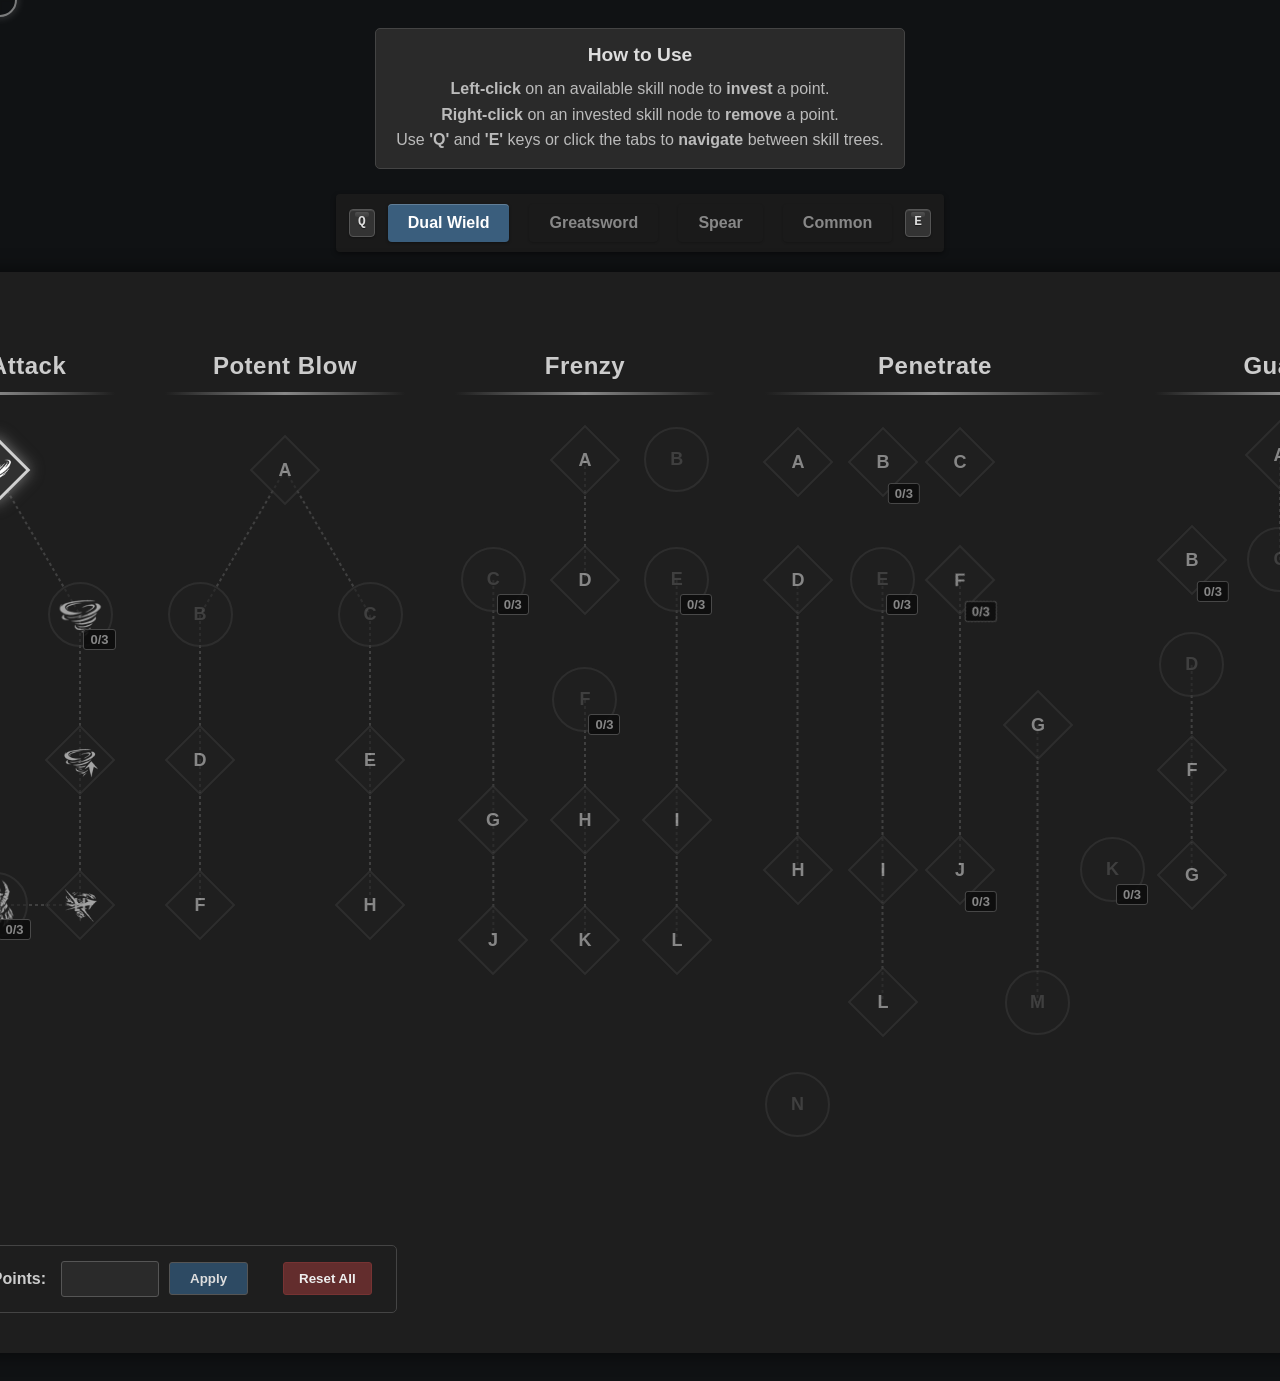
==== index.html @ 74ad923d "added icons" ====
<!DOCTYPE html>
<html lang="en">
  <head>
    <meta charset="UTF-8" />
    <meta name="viewport" content="width=device-width, initial-scale=1.0" />
    <title>Khazan: Skill Tree</title>
    <link rel="stylesheet" href="style.css" />
  </head>
  <body>
    <div class="instructions">
      <h2>How to Use</h2>
      <p>
        <b>Left-click</b> on an available skill node to <b>invest</b> a
        point.<br />
        <b>Right-click</b> on an invested skill node to <b>remove</b> a
        point.<br />
        Use <b>'Q'</b> and <b>'E'</b> keys or click the tabs to
        <b>navigate</b> between skill trees.
      </p>
    </div>

    <nav class="skill-tabs">
      <div class="tab-item-wrapper">
        <span class="nav-key-hint">Q</span>
        <div class="tab-item active" data-tab-id="dual-wield">Dual Wield</div>
      </div>
      <div class="tab-item-wrapper">
        <div class="tab-item" data-tab-id="greatsword">Greatsword</div>
      </div>
      <div class="tab-item-wrapper">
        <div class="tab-item" data-tab-id="spear">Spear</div>
      </div>
      <div class="tab-item-wrapper">
        <div class="tab-item" data-tab-id="common">Common</div>
        <span class="nav-key-hint">E</span>
      </div>
    </nav>

    <div class="skill-tree-container">
      <svg id="skill-lines" class="skill-lines"></svg>

      <!-- Dual Wield Tree -->
      <div class="skill-tree-content active" id="dual-wield-tree">
        <svg class="skill-lines" id="dual-wield-lines"></svg>
        <div class="skill-columns-container" id="dual-wield-columns">
          <div class="column-wrapper">
            <h2 class="column-title">Swift Attack</h2>
            <div class="skill-column" id="column-1">
              <div
                class="skill-node node-a available highlighted"
                id="c1-a"
                data-max-points="1"
                data-current-points="0"
                data-children="c1-b,c1-c"
              >
                <div class="skill-icon" data-icon="blazing-assault"></div>
              </div>
              <div
                class="skill-node node-b locked"
                id="c1-b"
                data-max-points="3"
                data-current-points="0"
                data-prereq="c1-a"
                data-children="c1-d"
              >
                <div class="skill-icon" data-icon="howling-blade"></div>
              </div>
              <div
                class="skill-node node-c locked"
                id="c1-c"
                data-max-points="3"
                data-current-points="0"
                data-prereq="c1-a"
                data-children="c1-e"
              >
                <div class="skill-icon" data-icon="whirlwind"></div>
              </div>
              <div
                class="skill-node node-d locked"
                id="c1-d"
                data-max-points="1"
                data-current-points="0"
                data-prereq="c1-b"
                data-children="c1-f"
              >
                <div
                  class="skill-icon"
                  data-icon="howling-blade-punishment"
                ></div>
              </div>
              <div
                class="skill-node node-e locked"
                id="c1-e"
                data-max-points="1"
                data-current-points="0"
                data-prereq="c1-c"
                data-children="c1-h"
              >
                <div class="skill-icon" data-icon="whirlwind-swiftness"></div>
              </div>
              <div
                class="skill-node node-f locked"
                id="c1-f"
                data-max-points="1"
                data-current-points="0"
                data-prereq="c1-d"
                data-children="c1-g"
              >
                <div class="skill-icon" data-icon="howling-blade-resolve"></div>
              </div>
              <div
                class="skill-node node-g locked"
                id="c1-g"
                data-max-points="3"
                data-current-points="0"
                data-prereq="c1-f,c1-h"
              >
                <div class="skill-icon" data-icon="phantom-sword-dance"></div>
              </div>
              <div
                class="skill-node node-h locked"
                id="c1-h"
                data-max-points="1"
                data-current-points="0"
                data-prereq="c1-e"
                data-children="c1-g"
              >
                <div class="skill-icon" data-icon="whirlwind-chain"></div>
              </div>
            </div>
          </div>

          <div class="column-wrapper">
            <h2 class="column-title">Potent Blow</h2>
            <div class="skill-column" id="column-2">
              <div
                class="skill-node node-a locked"
                id="c2-a"
                data-max-points="1"
                data-current-points="0"
                data-prereq="c1-g"
                data-children="c2-b,c2-c"
              >
                A
              </div>
              <div
                class="skill-node node-b locked"
                id="c2-b"
                data-max-points="1"
                data-current-points="0"
                data-prereq="c2-a"
                data-children="c2-d"
              >
                B
              </div>
              <div
                class="skill-node node-c locked"
                id="c2-c"
                data-max-points="1"
                data-current-points="0"
                data-prereq="c2-a"
                data-children="c2-e"
              >
                C
              </div>
              <div
                class="skill-node node-d locked"
                id="c2-d"
                data-max-points="1"
                data-current-points="0"
                data-prereq="c2-b"
                data-children="c2-f"
              >
                D
              </div>
              <div
                class="skill-node node-e locked"
                id="c2-e"
                data-max-points="1"
                data-current-points="0"
                data-prereq="c2-c"
                data-children="c2-h"
              >
                E
              </div>
              <div
                class="skill-node node-f locked"
                id="c2-f"
                data-max-points="1"
                data-current-points="0"
                data-prereq="c2-d"
                data-children=""
              >
                F
              </div>
              <div
                class="skill-node node-h locked"
                id="c2-h"
                data-max-points="1"
                data-current-points="0"
                data-prereq="c2-e"
                data-children=""
              >
                H
              </div>
            </div>
          </div>

          <div class="column-wrapper">
            <h2 class="column-title">Frenzy</h2>
            <div class="skill-column" id="column-3">
              <div
                class="skill-node locked"
                id="c3-a"
                data-max-points="1"
                data-current-points="0"
                data-prereq="c2-f,c2-h"
                data-children="c3-d"
              >
                A
              </div>
              <div
                class="skill-node locked"
                id="c3-b"
                data-max-points="1"
                data-current-points="0"
                data-prereq="c2-f,c2-h"
                data-children=""
              >
                B
              </div>
              <div
                class="skill-node locked"
                id="c3-c"
                data-max-points="3"
                data-current-points="0"
                data-prereq="c3-b"
                data-children="c3-g"
              >
                C
              </div>
              <div
                class="skill-node locked"
                id="c3-d"
                data-max-points="1"
                data-current-points="0"
                data-prereq="c3-a"
                data-children=""
              >
                D
              </div>
              <div
                class="skill-node locked"
                id="c3-e"
                data-max-points="3"
                data-current-points="0"
                data-prereq="c3-b"
                data-children="c3-i"
              >
                E
              </div>
              <div
                class="skill-node locked"
                id="c3-f"
                data-max-points="3"
                data-current-points="0"
                data-prereq="c3-d"
                data-children="c3-h"
              >
                F
              </div>
              <div
                class="skill-node locked"
                id="c3-g"
                data-max-points="1"
                data-current-points="0"
                data-prereq="c3-c"
                data-children="c3-j"
              >
                G
              </div>
              <div
                class="skill-node locked"
                id="c3-h"
                data-max-points="1"
                data-current-points="0"
                data-prereq="c3-d"
                data-children="c3-k"
              >
                H
              </div>
              <div
                class="skill-node locked"
                id="c3-i"
                data-max-points="1"
                data-current-points="0"
                data-prereq="c3-e"
                data-children="c3-l"
              >
                I
              </div>
              <div
                class="skill-node locked"
                id="c3-j"
                data-max-points="1"
                data-current-points="0"
                data-prereq="c3-g"
              >
                J
              </div>
              <div
                class="skill-node locked"
                id="c3-k"
                data-max-points="1"
                data-current-points="0"
                data-prereq="c3-f,c3-h"
              >
                K
              </div>
              <div
                class="skill-node locked"
                id="c3-l"
                data-max-points="1"
                data-current-points="0"
                data-prereq="c3-i"
              >
                L
              </div>
            </div>
          </div>

          <div class="column-wrapper">
            <h2 class="column-title">Penetrate</h2>
            <div class="skill-column" id="column-4">
              <div
                class="skill-node locked"
                id="c4-a"
                data-max-points="1"
                data-current-points="0"
                data-prereq="c3-k"
                data-children=""
              >
                A
              </div>
              <div
                class="skill-node locked"
                id="c4-b"
                data-max-points="3"
                data-current-points="0"
                data-prereq="c3-k"
                data-children=""
              >
                B
              </div>
              <div
                class="skill-node locked"
                id="c4-c"
                data-max-points="1"
                data-current-points="0"
                data-prereq="c3-k"
                data-children=""
              >
                C
              </div>
              <div
                class="skill-node locked"
                id="c4-d"
                data-max-points="1"
                data-current-points="0"
                data-prereq="c4-a"
                data-children="c4-h"
              >
                D
              </div>
              <div
                class="skill-node locked"
                id="c4-e"
                data-max-points="3"
                data-current-points="0"
                data-prereq="c4-b,c3-k"
                data-children="c4-i"
              >
                E
              </div>
              <div
                class="skill-node locked"
                id="c4-f"
                data-max-points="3"
                data-current-points="0"
                data-prereq="c4-c"
                data-children="c4-j"
              >
                F
              </div>
              <div
                class="skill-node locked"
                id="c4-g"
                data-max-points="1"
                data-current-points="0"
                data-prereq="c4-e"
                data-children="c4-m"
              >
                G
              </div>
              <div
                class="skill-node locked"
                id="c4-h"
                data-max-points="1"
                data-current-points="0"
                data-prereq="c4-d"
                data-children=""
              >
                H
              </div>
              <div
                class="skill-node locked"
                id="c4-i"
                data-max-points="1"
                data-current-points="0"
                data-prereq="c4-e"
                data-children="c4-l"
              >
                I
              </div>
              <div
                class="skill-node locked"
                id="c4-j"
                data-max-points="3"
                data-current-points="0"
                data-prereq="c4-f"
                data-children=""
              >
                J
              </div>
              <div
                class="skill-node locked"
                id="c4-k"
                data-max-points="3"
                data-current-points="0"
                data-prereq="c4-j"
                data-children=""
              >
                K
              </div>
              <div
                class="skill-node locked"
                id="c4-l"
                data-max-points="1"
                data-current-points="0"
                data-prereq="c4-g,c4-i"
                data-children=""
              >
                L
              </div>
              <div
                class="skill-node locked"
                id="c4-m"
                data-max-points="1"
                data-current-points="0"
                data-prereq="c4-i,c4-k"
                data-children=""
              >
                M
              </div>
              <div
                class="skill-node locked"
                id="c4-n"
                data-max-points="1"
                data-current-points="0"
                data-prereq="c4-h,c4-l,c4-m"
              >
                N
              </div>
            </div>
          </div>

          <div class="column-wrapper">
            <h2 class="column-title">Guard</h2>
            <div class="skill-column" id="column-5">
              <div
                class="skill-node locked"
                id="c5-a"
                data-max-points="1"
                data-current-points="0"
                data-prereq="c4-m"
                data-children="c5-c"
              >
                A
              </div>
              <div
                class="skill-node locked"
                id="c5-b"
                data-max-points="3"
                data-current-points="0"
                data-prereq="c5-a"
                data-children=""
              >
                B
              </div>
              <div
                class="skill-node locked"
                id="c5-c"
                data-max-points="1"
                data-current-points="0"
                data-prereq="c5-a"
                data-children=""
              >
                C
              </div>
              <div
                class="skill-node locked"
                id="c5-d"
                data-max-points="1"
                data-current-points="0"
                data-prereq="c5-b"
                data-children="c5-f"
              >
                D
              </div>
              <div
                class="skill-node locked"
                id="c5-e"
                data-max-points="3"
                data-current-points="0"
                data-prereq="c5-c"
                data-children="c5-h"
              >
                E
              </div>
              <div
                class="skill-node locked"
                id="c5-f"
                data-max-points="1"
                data-current-points="0"
                data-prereq="c5-d,c5-e"
                data-children="c5-g"
              >
                F
              </div>
              <div
                class="skill-node locked"
                id="c5-g"
                data-max-points="1"
                data-current-points="0"
                data-prereq="c5-f"
                data-children=""
              >
                G
              </div>
              <div
                class="skill-node locked"
                id="c5-h"
                data-max-points="1"
                data-current-points="0"
                data-prereq="c5-f"
                data-children="c5-i"
              >
                H
              </div>
              <div
                class="skill-node locked"
                id="c5-i"
                data-max-points="1"
                data-current-points="0"
                data-prereq="c5-g,c5-h"
                data-children=""
              >
                I
              </div>
            </div>
          </div>
        </div>
      </div>

      <!-- Greatsword Tree -->
      <div class="skill-tree-content" id="greatsword-tree">
        <svg class="skill-lines" id="greatsword-lines"></svg>
        <div class="skill-columns-container" id="greatsword-columns">
          <div class="column-wrapper">
            <h2 class="column-title">Swift Attack</h2>
            <div class="skill-column" id="gs-column-0">
              <div
                class="skill-node node-a available"
                id="gs0-a"
                data-max-points="1"
                data-current-points="0"
                data-prereq=""
                data-children="gs0-b,gs0-c"
              >
                A
              </div>
              <div
                class="skill-node node-b locked"
                id="gs0-b"
                data-max-points="3"
                data-current-points="0"
                data-prereq="gs0-a"
                data-children="gs0-d"
              >
                B
              </div>
              <div
                class="skill-node node-c locked"
                id="gs0-c"
                data-max-points="3"
                data-current-points="0"
                data-prereq="gs0-a"
                data-children="gs0-e"
              >
                C
              </div>
              <div
                class="skill-node node-d locked"
                id="gs0-d"
                data-max-points="1"
                data-current-points="0"
                data-prereq="gs0-b"
                data-children="gs0-f"
              >
                D
              </div>
              <div
                class="skill-node node-e locked"
                id="gs0-e"
                data-max-points="1"
                data-current-points="0"
                data-prereq="gs0-c"
                data-children=""
              >
                E
              </div>
              <div
                class="skill-node node-f locked"
                id="gs0-f"
                data-max-points="1"
                data-current-points="0"
                data-prereq="gs0-d"
                data-children="gs0-g,gs0-h"
              >
                F
              </div>
              <div
                class="skill-node node-g locked"
                id="gs0-g"
                data-max-points="1"
                data-current-points="0"
                data-prereq="gs0-f"
                data-children="gs1-a"
              >
                G
              </div>
              <div
                class="skill-node node-h locked"
                id="gs0-h"
                data-max-points="3"
                data-current-points="0"
                data-prereq="gs0-f"
                data-children=""
              >
                H
              </div>
            </div>
          </div>

          <div class="column-wrapper">
            <h2 class="column-title">Potent Blow</h2>
            <div class="skill-column" id="gs-column-1">
              <div
                class="skill-node node-a locked"
                id="gs1-a"
                data-max-points="1"
                data-current-points="0"
                data-prereq="gs0-g"
                data-children="gs1-b,gs1-c"
              >
                A
              </div>
              <div
                class="skill-node node-b locked"
                id="gs1-b"
                data-max-points="3"
                data-current-points="0"
                data-prereq="gs1-a"
                data-children="gs1-d"
              >
                B
              </div>
              <div
                class="skill-node node-c locked"
                id="gs1-c"
                data-max-points="3"
                data-current-points="0"
                data-prereq="gs1-a"
                data-children="gs1-e"
              >
                C
              </div>
              <div
                class="skill-node node-d locked"
                id="gs1-d"
                data-max-points="1"
                data-current-points="0"
                data-prereq="gs1-b"
                data-children="gs1-f"
              >
                D
              </div>
              <div
                class="skill-node node-e locked"
                id="gs1-e"
                data-max-points="1"
                data-current-points="0"
                data-prereq="gs1-c"
                data-children="gs1-h"
              >
                E
              </div>
              <div
                class="skill-node node-f locked"
                id="gs1-f"
                data-max-points="1"
                data-current-points="0"
                data-prereq="gs1-d"
              >
                F
              </div>
              <div
                class="skill-node node-h locked"
                id="gs1-h"
                data-max-points="1"
                data-current-points="0"
                data-prereq="gs1-e"
              >
                H
              </div>
            </div>
          </div>

          <div class="column-wrapper">
            <h2 class="column-title">Unbreakable</h2>
            <div class="skill-column" id="gs-column-2">
              <div
                class="skill-node node-a locked"
                id="gs2-a"
                data-max-points="1"
                data-current-points="0"
                data-prereq="gs1-f,gs1-h"
                data-children="gs2-b,gs2-c"
              >
                A
              </div>
              <div
                class="skill-node node-b locked"
                id="gs2-b"
                data-max-points="3"
                data-current-points="0"
                data-prereq="gs2-a"
              >
                B
              </div>
              <div
                class="skill-node node-c locked"
                id="gs2-c"
                data-max-points="3"
                data-current-points="0"
                data-prereq="gs2-a"
                data-children="gs2-d,gs2-e"
              >
                C
              </div>
              <div
                class="skill-node node-d locked"
                id="gs2-d"
                data-max-points="1"
                data-current-points="0"
                data-prereq="gs2-c"
                data-children="gs2-f"
              >
                D
              </div>
              <div
                class="skill-node node-e locked"
                id="gs2-e"
                data-max-points="1"
                data-current-points="0"
                data-prereq="gs2-c"
                data-children="gs2-g,gs2-h"
              >
                E
              </div>
              <div
                class="skill-node node-f locked"
                id="gs2-f"
                data-max-points="1"
                data-current-points="0"
                data-prereq="gs2-d"
              >
                F
              </div>
              <div
                class="skill-node node-g locked"
                id="gs2-g"
                data-max-points="1"
                data-current-points="0"
                data-prereq="gs2-e"
              >
                G
              </div>
              <div
                class="skill-node node-h locked"
                id="gs2-h"
                data-max-points="1"
                data-current-points="0"
                data-prereq="gs2-e"
              >
                H
              </div>
            </div>
          </div>

          <div class="column-wrapper">
            <h2 class="column-title">Overrun</h2>
            <div class="skill-column" id="gs-column-3">
              <div
                class="skill-node node-a locked"
                id="gs3-a"
                data-max-points="1"
                data-current-points="0"
                data-prereq="gs2-f,gs2-g,gs2-h"
                data-children="gs3-b,gs3-c,gs3-d"
              >
                A
              </div>
              <div
                class="skill-node node-b locked"
                id="gs3-b"
                data-max-points="3"
                data-current-points="0"
                data-prereq="gs3-a"
                data-children="gs3-e"
              >
                B
              </div>
              <div
                class="skill-node node-c locked"
                id="gs3-c"
                data-max-points="3"
                data-current-points="0"
                data-prereq="gs3-a"
                data-children="gs3-f"
              >
                C
              </div>
              <div
                class="skill-node node-d locked"
                id="gs3-d"
                data-max-points="1"
                data-current-points="0"
                data-prereq="gs3-a"
              >
                D
              </div>
              <div
                class="skill-node node-e locked"
                id="gs3-e"
                data-max-points="1"
                data-current-points="0"
                data-prereq="gs3-b"
                data-children="gs3-g"
              >
                E
              </div>
              <div
                class="skill-node node-f locked"
                id="gs3-f"
                data-max-points="1"
                data-current-points="0"
                data-prereq="gs3-c"
              >
                F
              </div>
              <div
                class="skill-node node-g locked"
                id="gs3-g"
                data-max-points="1"
                data-current-points="0"
                data-prereq="gs3-e"
                data-children="gs4-a"
              >
                G
              </div>
            </div>
          </div>

          <div class="column-wrapper">
            <h2 class="column-title">Guard</h2>
            <div class="skill-column" id="gs-column-4">
              <div
                class="skill-node node-a locked"
                id="gs4-a"
                data-max-points="1"
                data-current-points="0"
                data-prereq="gs3-g"
                data-children="gs4-b"
              >
                A
              </div>
              <div
                class="skill-node node-b locked"
                id="gs4-b"
                data-max-points="3"
                data-current-points="0"
                data-prereq="gs4-a"
                data-children="gs4-c,gs4-d"
              >
                B
              </div>
              <div
                class="skill-node node-c locked"
                id="gs4-c"
                data-max-points="3"
                data-current-points="0"
                data-prereq="gs4-b"
                data-children="gs4-e,gs4-f"
              >
                C
              </div>
              <div
                class="skill-node node-d locked"
                id="gs4-d"
                data-max-points="1"
                data-current-points="0"
                data-prereq="gs4-b"
              >
                D
              </div>
              <div
                class="skill-node node-e locked"
                id="gs4-e"
                data-max-points="3"
                data-current-points="0"
                data-prereq="gs4-c"
                data-children="gs4-g"
              >
                E
              </div>
              <div
                class="skill-node node-f locked"
                id="gs4-f"
                data-max-points="1"
                data-current-points="0"
                data-prereq="gs4-c"
              >
                F
              </div>
              <div
                class="skill-node node-g locked"
                id="gs4-g"
                data-max-points="1"
                data-current-points="0"
                data-prereq="gs4-e"
              >
                G
              </div>
            </div>
          </div>
        </div>
      </div>

      <!-- Empty Spear Tree as placeholder -->
      <div class="skill-tree-content" id="spear-tree">
        <svg class="skill-lines" id="spear-lines"></svg>
        <div class="skill-columns-container" id="spear-columns">
          <div class="column-wrapper">
            <h2 class="column-title">Spear Tree Coming Soon</h2>
          </div>
        </div>
      </div>

      <!-- Empty Common Tree as placeholder -->
      <div class="skill-tree-content" id="common-tree">
        <svg class="skill-lines" id="common-lines"></svg>
        <div class="skill-columns-container" id="common-columns">
          <div class="column-wrapper">
            <h2 class="column-title">Common Tree Coming Soon</h2>
          </div>
        </div>
      </div>

      <div class="points-control">
        <label for="available-points-input">Available Skill Points: </label>
        <div class="points-controls-wrapper">
          <input
            type="number"
            id="available-points-input"
            min="0"
            max="350"
            value="10"
          />
          <button id="apply-points" title="Apply">Apply</button>
        </div>
        <button id="reset-all-points" title="Reset all invested points">
          Reset All
        </button>
      </div>

      <!-- Update the available points display -->
      <div id="available-points" class="skill-points">
        Points: <span>10</span>
      </div>
    </div>

    <div class="skill-tooltip" id="skill-tooltip">
      <div class="tooltip-header">
        <div class="tooltip-title">Skill Name</div>
        <div class="tooltip-type">Type</div>
      </div>
      <div class="tooltip-description">Skill description goes here.</div>
      <div class="tooltip-requirements">Requirements: None</div>
    </div>

    <script src="script.js"></script>
  </body>
</html>
---- style.css ----
/* --- Keep previous body styles --- */
body {
    background-color: #101214;
    color: #a0a0a0;
    font-family: 'Segoe UI', Tahoma, Geneva, Verdana, sans-serif;
    display: flex;
    justify-content: center; /* Center the container if it's not full width */
    align-items: flex-start;
    padding: 50px 20px;
    min-height: 100vh;
    display: flex;
    flex-direction: column; /* Stack nav and container */
    align-items: center; /* Center items horizontally */
    padding: 20px; /* Adjust overall padding */
}

/* Custom cursor styling to match the skill node design */
body {
    cursor: url('data:image/svg+xml;utf8,<svg xmlns="http://www.w3.org/2000/svg" width="32" height="32" viewBox="0 0 32 32"><circle cx="16" cy="16" r="14" fill="none" stroke="%23aaaaaa" stroke-width="2" opacity="0.8"/><circle cx="16" cy="16" r="3" fill="%23ffffff" opacity="0.8"/></svg>') 16 16, auto;
  }
  
  /* Different cursor for clickable elements */
  .skill-node:not(.locked):not(.path-locked),
  button,
  .tab-item,
  a {
    cursor: url('data:image/svg+xml;utf8,<svg xmlns="http://www.w3.org/2000/svg" width="32" height="32" viewBox="0 0 32 32"><circle cx="16" cy="16" r="14" fill="none" stroke="%236a8caf" stroke-width="2" opacity="0.9"/><circle cx="16" cy="16" r="4" fill="%238aacdf" opacity="0.8"/></svg>') 16 16, pointer;
  }
  
  /* For locked nodes, show a different cursor */
  .skill-node.locked,
  .skill-node.path-locked {
    cursor: url('data:image/svg+xml;utf8,<svg xmlns="http://www.w3.org/2000/svg" width="32" height="32" viewBox="0 0 32 32"><circle cx="16" cy="16" r="14" fill="none" stroke="%23772222" stroke-width="2" opacity="0.8"/><path d="M22 10 L10 22 M10 10 L22 22" stroke="%23772222" stroke-width="2"/></svg>') 16 16, not-allowed;
  }
  
  /* For when a node is active/selected */
  .skill-node.highlighted {
    cursor: url('data:image/svg+xml;utf8,<svg xmlns="http://www.w3.org/2000/svg" width="32" height="32" viewBox="0 0 32 32"><circle cx="16" cy="16" r="14" fill="none" stroke="%23ffffff" stroke-width="3" opacity="1"/><circle cx="16" cy="16" r="5" fill="%23ffffff" opacity="0.6"/></svg>') 16 16, pointer;
  }
  
  /* Alternative option - using a "follow circle" cursor that follows the mouse */
  .cursor-follower {
    position: fixed;
    width: 30px;
    height: 30px;
    border: 2px solid rgba(170, 170, 170, 0.7);
    border-radius: 50%;
    transform: translate(-50%, -50%);
    pointer-events: none;
    z-index: 9999;
    box-shadow: 0 0 10px rgba(255, 255, 255, 0.2);
    backdrop-filter: blur(1px);
    transition: width 0.2s, height 0.2s, border-color 0.2s;
  }
  
  .cursor-follower.active {
    width: 40px;
    height: 40px;
    border-color: rgba(170, 200, 255, 0.9);
    box-shadow: 0 0 15px rgba(170, 200, 255, 0.4);
  }

/* Tab Navigation Bar */
.skill-tabs {
    display: flex;
    justify-content: center;
    background-color: #1a1a1a;
    padding: 10px 0;
    margin-bottom: 20px; /* Space between tabs and tree container */
    border-radius: 4px;
    width: fit-content; /* Size to content */
    box-shadow: 0 2px 5px rgba(0,0,0,0.4);
}

.tab-item {
    padding: 10px 25px;
    color: #888;
    cursor: pointer;
    font-weight: 600;
    transition: color 0.2s ease, background-color 0.2s ease;
    border-radius: 4px; /* Optional rounded corners */
    margin: 0 5px; /* Spacing between tabs */
}

.tab-item:hover {
    color: #ccc;
    background-color: #2a2a2a; /* Slight background on hover */
}

.tab-item.active {
    color: #eee;
    background-color: #3a3a3a; /* Background for active tab */
    box-shadow: inset 0 0 5px rgba(0,0,0,0.3);
}

.skill-tree-content {
    display: none;
    position: relative;
    width: 100%;
  }
  
  .skill-tree-content.active {
    display: block;
  }
  
  /* This fixes the SVG line container positioning */
  .skill-lines {
    position: absolute;
    top: 0;
    left: 0;
    width: 100%;
    height: 100%;
    pointer-events: none;
    z-index: 1;
    overflow: visible;
  }

.skill-tree-container {
    position: relative;
    background-color: #1e1e1e;
    padding: 20px;
    border-radius: 4px;
    box-shadow: 0 0 20px rgba(0, 0, 0, 0.6);
    width: fit-content; /* Let container size to content */
    /* OR specify a large width and overflow: auto; */
    /* width: 1600px; */
    /* overflow-x: auto; */
    min-height: 700px; /* Adjusted height */
}

/* Container for the columns */
.skill-columns-container {
    display: flex; /* Arrange column wrappers horizontally */
    gap: 50px; /* Space between columns */
    position: relative;
    z-index: 2;
    padding: 40px 20px 20px 20px; /* Add top padding for titles */
    width: fit-content; /* Fit to content */
}

/* Wrapper for Title + Column Grid */
.column-wrapper {
    display: flex;
    flex-direction: column;
    align-items: center;
}

/* Style for Column Titles */
.column-title {
    color: #ccc;
    font-size: 1.5em;
    font-weight: 700;
    margin-bottom: 25px; /* Space between title and grid */
    text-align: center;
    width: 100%; /* Span width of column */
    position: sticky; /* Optional: make titles stick */
    background-color: #1e1e1e; /* Match container bg */
    z-index: 3; /* Above lines */
    padding-bottom: 5px;
    letter-spacing: 0.5px;
}

.column-title::after {
    content: "";
    position: absolute;
    bottom: -10px;
    left: 50%;
    transform: translateX(-50%);
    width: 100%; /* Width of the underline */
    height: 3px;
    background: linear-gradient(to right, transparent, #888, transparent);
  }
  
  /* Style for active column title (optional) */
  .active-column .column-title {
    color: #eee; /* Slightly brighter color for active column */
  }
  
  .active-column .column-title::after {
    background: linear-gradient(to right, transparent, #aaa, transparent);
    height: 2px; /* Thicker underline for active column */
  }

/* Individual Skill Column - Uses CSS Grid */
.skill-column {
    display: grid;
    grid-template-columns: 1fr 1fr 1fr;
    grid-template-rows: repeat(4, 120px);
    gap: 25px 15px; /* Increased row gap slightly */
    width: 240px; /* Slightly wider column */
    justify-items: center;
    align-items: center;
    position: relative;
}

/* --- Keep Grid Placement Classes (.node-a to .node-h) --- */
.node-a { grid-row: 1; grid-column: 2; }
.node-b { grid-row: 2; grid-column: 1; }
.node-c { grid-row: 2; grid-column: 3; }
.node-d { grid-row: 3; grid-column: 1; }
.node-e { grid-row: 3; grid-column: 3; }
.node-f { grid-row: 4; grid-column: 1; }
.node-g { grid-row: 4; grid-column: 2; }
.node-h { grid-row: 4; grid-column: 3; }


/* --- Keep Skill Node Base Styling --- */
.skill-node {
    width: 65px;
    height: 65px;
    border: 2px solid #454545;
    border-radius: 50%;
    display: flex;
    align-items: center;
    justify-content: center;
    cursor: pointer;
    transition: border-color 0.2s ease, box-shadow 0.2s ease, background-color 0.2s;
    text-align: center;
    box-sizing: border-box;
    background-color: #282828;
    color: #ccc;
    font-size: 18px;
    font-weight: bold;
    position: relative;
}

/* --- Keep Node States (.locked, .available, etc.) --- */
.skill-node.locked { border-color: #383838; background-color: #202020; color:#555; cursor: not-allowed; opacity: 0.6; }
.skill-node.available { border-color: #777; background-color: #303030; opacity: 1.0; }
.skill-node.available:hover { border-color: #ccc; background-color: #383838; box-shadow: 0 0 8px rgba(200, 200, 200, 0.3); }
.skill-node.invested { border-color: #6a8caf; background-color: #35404a; opacity: 1.0; color: #fff;}
.skill-node.maxed { border-color: #a1b36e; background-color: #4a5235; opacity: 1.0; box-shadow: 0 0 10px rgba(161, 179, 110, 0.4); color: #fff; }
.skill-node.highlighted { border-width: 3px; border-color: #d0d0d0; box-shadow: 0 0 15px rgba(210, 210, 210, 0.5); }

/* Add new style for path-locked nodes */
.skill-node.path-locked {
    border-color: #440000; /* Dark red border */
    background-color: #301212; /* Dark red background */
    color: #777; /* Dimmed text */
    opacity: 0.6;
    cursor: not-allowed;
    position: relative;
  }
  
  /* X overlay for path-locked nodes */
  .skill-node.path-locked::before {
    content: "✕";
    position: absolute;
    top: 50%;
    left: 50%;
    transform: translate(-50%, -50%);
    font-size: 1.8em;
    color: #771111;
    opacity: 0.7;
    pointer-events: none;
  }

/* --- Keep SVG Lines styling --- */
.skill-lines { position: absolute; top: 1; left: 1; width: 100%; height: 100%; pointer-events: none; z-index: 1; overflow: visible; }
.skill-lines line { stroke: #505050; stroke-width: 2; transition: stroke 0.3s ease; }
.skill-lines line.active { stroke: #aaa; }

/* --- Keep Skill Points Display styling --- */
.skill-points { position: absolute; bottom: 20px; right: 30px; font-size: 1.1em; color: #eee; background-color: rgba(0,0,0,0.6); padding: 8px 15px; border-radius: 4px; z-index: 3; }

/* --- Keep all previous CSS rules --- */

/* Specific Grid Layout for Frenzy Column (Column 3) */
#column-3 {
    /* Override the standard column grid */
    display: grid;
    /* 5 rows, 3 columns */
    grid-template-rows: repeat(5, 100px); /* Adjust row height as needed */
    grid-template-columns: 1fr 1fr 1fr; /* 3 equal columns */
    gap: 20px 15px; /* Row gap, Column gap */
    width: 260px; /* May need slight width adjustment */
    justify-items: center;
    align-items: center;
    position: relative;
}

/* Specific Node Placements within Frenzy Column (Column 3) */
/* Using IDs for specific placement */
#column-3 {
    display: grid;
    grid-template-rows: repeat(5, 100px);
    grid-template-columns: 1fr 1fr 1fr; /* 3 equal columns */
    gap: 20px 15px;
    width: 260px;
    justify-items: center;
    align-items: center;
    position: relative;
}

/* Specific Node Placements within Frenzy Column (Column 3) */

/* --- CORRECTED/CONFIRMED RULES for A and B --- */
/* Place A in Row 1, Column 2 (Center) */
#column-3 #c3-a {
    grid-row: 1;
    grid-column: 2; /* Column 2 of 3 */
    justify-self: center; /* Center within the cell */
    margin: 0; /* Remove any stray margins */
 }
/* Place B in Row 1, Column 3 (Right) */
#column-3 #c3-b {
    grid-row: 1;
    grid-column: 3; /* Column 3 of 3 */
    justify-self: center; /* Center within the cell */
    margin: 0; /* Remove any stray margins */
}
/* --- END CORRECTED/CONFIRMED RULES --- */

/* Rules for C through L remain the same */
#column-3 #c3-c { grid-row: 2; grid-column: 1; }
#column-3 #c3-d { grid-row: 2; grid-column: 2; }
#column-3 #c3-e { grid-row: 2; grid-column: 3; }
#column-3 #c3-f { grid-row: 3; grid-column: 2; }
#column-3 #c3-g { grid-row: 4; grid-column: 1; }
#column-3 #c3-h { grid-row: 4; grid-column: 2; }
#column-3 #c3-i { grid-row: 4; grid-column: 3; }
#column-3 #c3-j { grid-row: 5; grid-column: 1; }
#column-3 #c3-k { grid-row: 5; grid-column: 2; }
#column-3 #c3-l { grid-row: 5; grid-column: 3; }

#column-4 {
    /* Override the standard column grid */
    display: grid;
    /* 6 rows with increased spacing */
    grid-template-rows: 85px 100px 140px 100px 115px 140px; /* Increased row heights */
    grid-template-columns: 1fr 1fr 1fr 1fr; /* Keep 4 equal columns */
    gap: 25px 20px; /* Increased both row and column gap */
    width: 340px; /* Slightly increased width */
    justify-items: center;
    align-items: center;
    position: relative;
    margin-top: 10px;
  }

/* Specific Node Placements within Penetrate Column (Column 4) */
#column-4 #c4-a { grid-row: 1; grid-column: 1; }
#column-4 #c4-b { grid-row: 1; grid-column: 2; }
#column-4 #c4-c { grid-row: 1; grid-column: 3; }
#column-4 #c4-d { grid-row: 2; grid-column: 1; }
#column-4 #c4-e { grid-row: 2; grid-column: 2; }
#column-4 #c4-f { grid-row: 2; grid-column: 3; }

/* --- UPDATED RULES for G and N --- */
#column-4 #c4-g { grid-row: 3; grid-column: 4; } /* Moved G to Col 3 */
#column-4 #c4-n { grid-row: 6; grid-column: 1; margin-top: -100px;} /* Moved N to Col 1 */
/* --- END UPDATED RULES --- */

#column-4 #c4-h { grid-row: 4; grid-column: 1; }
#column-4 #c4-i { grid-row: 4; grid-column: 2; }
#column-4 #c4-j { grid-row: 4; grid-column: 3; }
#column-4 #c4-k { grid-row: 4; grid-column: 5; margin-left: -10px; }
#column-4 #c4-l { grid-row: 5; grid-column: 2; }
#column-4 #c4-m { grid-row: 5; grid-column: 4; }


#column-4 .skill-node {
    /* Inherits base styles */
}

#column-5 {
    /* Override the standard column grid if it existed, or define new */
    display: grid;
    /* 6 rows, 3 columns */
    grid-template-rows: repeat(6, 90px); /* Adjust row height as needed */
    grid-template-columns: 1fr 1fr 1fr; /* 3 equal columns */
    gap: 15px 15px; /* Row gap, Column gap */
    width: 250px; /* Adjust width as needed */
    justify-items: center;
    align-items: center;
    position: relative;
}

/* Specific Node Placements within Guard Column (Column 5) */
/* Using IDs for specific placement */
#column-5 #c5-a { grid-row: 1; grid-column: 2; } /* Row 1, Center */
#column-5 #c5-b { grid-row: 2; grid-column: 1; } /* Row 2, Left */
#column-5 #c5-c { grid-row: 2; grid-column: 2; } /* Row 2, Right */
#column-5 #c5-d { grid-row: 3; grid-column: 1; } /* Row 3, Left */
#column-5 #c5-e { grid-row: 3; grid-column: 3; } /* Row 3, Right */
#column-5 #c5-f { grid-row: 4; grid-column: 1; } /* Row 4, Center */
#column-5 #c5-g { grid-row: 5; grid-column: 1; } /* Row 5, Left */
#column-5 #c5-h { grid-row: 5; grid-column: 3; } /* Row 5, Right */
#column-5 #c5-i { grid-row: 6; grid-column: 3; } /* Row 6, Right */


/* Ensure base skill-node styles still apply */
#column-5 .skill-node {
    /* Inherits base styles */
}



.instructions {
    background-color: #2a2a2a;
    padding: 15px 20px;
    border-radius: 5px;
    margin-bottom: 25px;
    border: 1px solid #444;
    max-width: 600px; /* Adjust as needed */
    text-align: center;
}

.instructions h2 {
    margin-top: 0;
    margin-bottom: 10px;
    color: #ddd;
    font-size: 1.2em;
}

.instructions p {
    margin: 0;
    line-height: 1.6;
    color: #bbb;
}


/* Styling for Tab Item Wrapper and Key Hints */
.tab-item-wrapper {
    display: flex;
    align-items: center; /* Vertically align hint and tab */
    margin: 0 5px; /* Spacing between wrappers */
}

.nav-key-hint {
    color: #777;
    font-size: 0.8em;
    margin: 0 8px; /* Space around the hint */
    font-weight: normal;
}

/* Adjust existing tab item styles if needed */
.tab-item {
    padding: 10px 20px; /* Slightly reduced padding maybe */
    /* Keep other .tab-item styles */
}

/* Adjust active state if it looks weird with the wrapper */
.tab-item.active {
   /* Keep existing active styles */
   /* Maybe add a border to the wrapper instead? */
}

/* Style for inactive lines (optional) */
.skill-lines line.inactive {
    stroke: #404040; /* Darker grey for inactive lines */
    stroke-dasharray: 3, 3; /* Optional: make inactive lines dashed */
}
.skill-lines line.active {
    stroke: #aaa; /* Keep active line style */
}

/* Fix rhombus shape with visible text */
#c1-a, #c1-d, #c1-e, #c1-f, #c1-h,
#c2-a, #c2-d, #c2-e, #c2-f, #c2-h,
#c3-a, #c3-d, #c3-g, #c3-h, #c3-i, #c3-j, #c3-k, #c3-l,
#c4-a, #c4-b, #c4-c, #c4-d, #c4-f, #c4-h, #c4-i, #c4-j, #c4-l, #c4-g,
#c5-a, #c5-b, #c5-f, #c5-g, #c5-h, #c5-i {
  /* Change to rhombus shape */
  border-radius: 0; /* Remove the circular border */
  transform: rotate(45deg); /* Rotate to create rhombus shape */
  width: 50px; /* Even smaller width */
  height: 50px; /* Even smaller height */
  position: relative; /* Ensure position context for absolute positioning */
  font-size: 0; /* Hide original text */
}

/* Remove the previous ineffective text handling */
#c1-a::before, #c1-d::before, #c1-e::before, #c1-f::before, #c1-h::before,
#c2-a::before, #c2-d::before, #c2-e::before, #c2-f::before, #c2-h::before,
#c3-a::before, #c3-d::before, #c3-g::before, #c3-h::before, #c3-i::before, #c3-j::before, #c3-k::before, #c3-l::before,
#c4-a::before, #c4-b::before, #c4-c::before, #c4-d::before, #c4-f::before, #c4-h::before, #c4-i::before, #c4-j::before, #c4-l::before, #c4-g::before,
#c5-a::before, #c5-b::before, #c5-f::before, #c5-g::before, #c5-h::before, #c5-i::before {
  content: none;
}

/* More robust approach for overlaid text */
#c1-a::after, #c1-d::after, #c1-e::after, #c1-f::after, #c1-h::after,
#c2-a::after, #c2-d::after, #c2-e::after, #c2-f::after, #c2-h::after,
#c3-a::after, #c3-d::after, #c3-g::after, #c3-h::after, #c3-i::after, #c3-j::after, #c3-k::after, #c3-l::after,
#c4-a::after, #c4-b::after, #c4-c::after, #c4-d::after, #c4-f::after, #c4-h::after, #c4-i::after, #c4-j::after, #c4-l::after, #c4-g::after,
#c5-a::after, #c5-b::after, #c5-f::after, #c5-g::after, #c5-h::after, #c5-i::after {
  position: absolute;
  top: 0;
  left: 0;
  right: 0;
  bottom: 0;
  display: flex;
  align-items: center;
  justify-content: center;
  transform: rotate(-45deg); /* Counter-rotate to keep text straight */
  font-size: 18px; /* Explicit font size */
  font-weight: bold;
  color: #ccc; /* Make sure text color is visible */
  pointer-events: none; /* Allow clicks to pass through */
}

/* Set the text content for each node */


#c1-h::after { content: "H"; }

#c2-a::after { content: "A"; }
#c2-d::after { content: "D"; }
#c2-e::after { content: "E"; }
#c2-f::after { content: "F"; }
#c2-h::after { content: "H"; }

#c3-a::after { content: "A"; }
#c3-d::after { content: "D"; }
#c3-g::after { content: "G"; }
#c3-h::after { content: "H"; }
#c3-i::after { content: "I"; }
#c3-j::after { content: "J"; }
#c3-k::after { content: "K"; }
#c3-l::after { content: "L"; }

#c4-a::after { content: "A"; }
#c4-b::after { content: "B"; }
#c4-c::after { content: "C"; }
#c4-d::after { content: "D"; }
#c4-f::after { content: "F"; }
#c4-h::after { content: "H"; }
#c4-i::after { content: "I"; }
#c4-j::after { content: "J"; }
#c4-l::after { content: "L"; }
#c4-g::after { content: "G"; }

#c5-a::after { content: "A"; }
#c5-b::after { content: "B"; }
#c5-f::after { content: "F"; }
#c5-g::after { content: "G"; }
#c5-h::after { content: "H"; }
#c5-i::after { content: "I"; }

.skill-icon {
  background-size: contain;
  background-position: center;
  background-repeat: no-repeat;
  position: absolute;
  top: 0;
  left: 0;
  right: 0;
  bottom: 0;
  z-index: 2;
  pointer-events: none; /* Allow clicks to pass through */
}

/* For rhombus nodes, counter-rotate the icon */
.node-a .skill-icon,
.node-d .skill-icon,
.node-e .skill-icon,
.node-f .skill-icon,
.node-h .skill-icon{
  transform: rotate(-45deg); /* Counter the 45deg rotation of the rhombus */
}

/* Define icons using data-icon attributes */
.skill-icon[data-icon="blazing-assault"] {
  background-image: url('icons/blazing-assault.webp');
}

.skill-icon[data-icon="whirlwind"] {
  background-image: url('icons/whirlwind.webp');
}

.skill-icon[data-icon="whirlwind-swiftness"] {
  background-image: url('icons/whirlwind_swiftness.webp');
}

.skill-icon[data-icon="whirlwind-chain"] {
  background-image: url('icons/whirlwind_chain.webp');
}

.skill-icon[data-icon="savage-momentum"] {
  background-image: url('icons/savage-momentum.webp');
}

.skill-icon[data-icon="phantom-sword-dance"] {
  background-image: url('icons/phantom_sword_dance.webp');
}

.skill-icon[data-icon="howling-blade"] {
  background-image: url('icons/howling_blade.webp');
}

.skill-icon[data-icon="howling-blade-punishment"] {
  background-image: url('icons/howling_blade_punishment.webp');
}

.skill-icon[data-icon="howling-blade-resolve"] {
  background-image: url('icons/howling_blade_resolve.webp');
}




/* Skill Tooltip Styling */
.skill-tooltip {
  position: absolute;
  width: 320px;
  background-color: rgba(15, 15, 15, 0.95);
  border: 1px solid #444;
  border-radius: 5px;
  padding: 15px;
  color: #ccc;
  font-size: 14px;
  z-index: 1000;
  pointer-events: none;
  box-shadow: 0 5px 15px rgba(0, 0, 0, 0.5);
  transition: opacity 0.2s;
  opacity: 0;
  visibility: hidden;
}

.skill-tooltip.visible {
  opacity: 1;
  visibility: visible;
}

.tooltip-header {
  display: flex;
  align-items: center;
  margin-bottom: 15px;
  border-bottom: 1px solid #333;
  padding-bottom: 10px;
}

.tooltip-title {
  font-size: 18px;
  font-weight: bold;
  color: #eee;
  flex: 1;
}

.tooltip-type {
  color: #999;
  font-size: 12px;
  text-transform: uppercase;
  letter-spacing: 1px;
}

.tooltip-description {
  white-space: pre-line;
  line-height: 1.6;
  margin-bottom: 10px;
}

.tooltip-requirements {
  font-size: 13px;
  color: #888;
  font-style: italic;
}

.tooltip-requirements.not-met {
  color: #b55;
}

/* Add a small arrow to the tooltip */
.skill-tooltip::before {
  content: '';
  position: absolute;
  width: 10px;
  height: 10px;
  background-color: rgba(15, 15, 15, 0.95);
  transform: rotate(45deg);
  border: 1px solid #444;
  z-index: -1;
}

/* Position of arrow depends on tooltip position */
.skill-tooltip.arrow-left::before {
  left: -6px;
  top: 20px;
  border-right: none;
  border-top: none;
}

.skill-tooltip.arrow-right::before {
  right: -6px;
  top: 20px;
  border-left: none;
  border-bottom: none;
}

.skill-tooltip.arrow-top::before {
  top: -6px;
  left: 50%;
  margin-left: -5px;
  border-left: none;
  border-top: none;
}

.skill-tooltip.arrow-bottom::before {
  bottom: -6px;
  left: 50%;
  margin-left: -5px;
  border-right: none;
  border-bottom: none;
}

/* Fix the X overlay for path-locked rhombus nodes */
.skill-node.path-locked::before {
  z-index: 10; /* Ensure it's on top */
  font-size: 1.8em !important; /* Force size regardless of parent */
  transform: translate(-50%, -50%) rotate(-45deg); /* Align with the node */
}

.nav-key-hint {
    display: inline-flex;
    align-items: center;
    justify-content: center;
    width: 24px;
    height: 24px;
    background-color: #333;
    border: 1px solid #555;
    border-radius: 4px;
    color: #ddd;
    font-size: 0.8em;
    font-weight: bold;
    margin: 0 8px;
    box-shadow: 0 1px 2px rgba(0,0,0,0.3), inset 0 1px 0 rgba(255,255,255,0.1);
    text-shadow: 0 1px 1px rgba(0,0,0,0.5);
    font-family: "Consolas", monospace;
    transition: all 0.2s ease;
    padding-bottom: 2px; /* Slight adjustment to vertically center letter */
    position: relative;
  }
  
  /* Key shine effect */
  .nav-key-hint::after {
    content: "";
    position: absolute;
    top: 2px;
    left: 5px;
    right: 5px;
    height: 5px;
    border-radius: 2px;
    background: linear-gradient(to bottom, rgba(255,255,255,0.15), rgba(255,255,255,0.05));
    pointer-events: none;
  }
  
  /* When the tab is active, also highlight its key hint */
  .tab-item.active + .nav-key-hint,
  .nav-key-hint + .tab-item.active {
    background-color: #3a5e7d;
    border-color: #6a8caf;
    color: #fff;
    box-shadow: 0 1px 3px rgba(0,0,0,0.4), inset 0 1px 0 rgba(255,255,255,0.2);
  }
  
  /* Tab wrapper adjustments to better align with key hints */
  .tab-item-wrapper {
    display: flex;
    align-items: center;
    margin: 0 5px;
    position: relative;
  }
  
  /* Make the tabs themselves a bit more polished to match the key hints */
  .tab-item {
    padding: 10px 20px;
    color: #888;
    font-weight: 600;
    transition: color 0.2s ease, background-color 0.2s ease;
    border-radius: 4px;
    box-shadow: 0 1px 2px rgba(0,0,0,0.2);
  }
  
  /* Improve tab hover state to match key styling */
  .tab-item:hover {
    color: #ddd;
    background-color: #2a2a2a;
  }
  
  /* Improve active tab styling to better complement key hints */
  .tab-item.active {
    color: #fff;
    background-color: #3a5e7d;
    box-shadow: inset 0 1px 3px rgba(0,0,0,0.3);
  }


#reset-all-points {
    background-color: #632d2d;
    color: #eee;
    border: 1px solid #773333;
    padding: 8px 15px;
    border-radius: 3px;
    cursor: pointer;
    font-weight: bold;
    transition: background-color 0.2s, transform 0.1s;
    margin-left: 20px;
  }
  
  #reset-all-points:hover {
    background-color: #7a3838;
  }
  
  #reset-all-points:active {
    transform: scale(0.97);
  }
  
  /* Update points control layout to accommodate the reset button */
  .points-control {
    background-color: #1e1e1e;
    padding: 15px 20px;
    border-radius: 5px;
    margin-bottom: 20px;
    display: flex;
    align-items: center;
    justify-content: center;
    gap: 15px;
    max-width: 500px; /* Slightly wider to fit the reset button */
    border: 1px solid #444;
    flex-wrap: wrap; /* Allow wrapping on smaller screens */
  }
  
  .points-control label {
    color: #ccc;
    font-weight: bold;
  }
  
  .points-controls-wrapper {
    display: flex;
    align-items: center;
    gap: 10px;
  }
  
  #available-points-input {
    width: 80px;
    background-color: #2a2a2a;
    border: 1px solid #555;
    color: #eee;
    padding: 8px;
    border-radius: 3px;
    text-align: center;
    font-weight: bold;
    font-size: 16px;
    /* Hide number input arrows for Chrome, Safari, Edge, Opera */
    -webkit-appearance: none;
    -moz-appearance: textfield;
    appearance: textfield;
    /* Disable resize handle in Firefox */
    resize: none;
  }
  
  #apply-points {
    background-color: #2d4a63;
    color: #ddd;
    border: 1px solid #555;
    padding: 8px 20px;
    border-radius: 3px;
    cursor: pointer;
    font-weight: bold;
    transition: background-color 0.2s;
  }
  
  #apply-points:hover {
    background-color: #3a5e7d;
  }

  #available-points-input::-webkit-inner-spin-button, 
#available-points-input::-webkit-outer-spin-button { 
  -webkit-appearance: none;
  margin: 0;
}

.skill-node .point-counter {
    position: absolute;
    bottom: 0;
    right: 0;
    background-color: rgba(0, 0, 0, 0.75);
    color: #ccc;
    border-radius: 3px;
    padding: 2px 5px;
    font-size: 12px; /* Larger font size */
    font-weight: bold;
    line-height: 1;
    z-index: 5;
    pointer-events: none;
    border: 1px solid #555;
  }
  
  /* For rhombus nodes, position the counter differently and ensure it's not rotated */
  #c1-b .point-counter, #c1-c .point-counter, #c1-g .point-counter,
  #c3-c .point-counter, #c3-e .point-counter, #c3-f .point-counter,
  #c4-b .point-counter, #c4-e .point-counter, #c4-f .point-counter, #c4-j .point-counter, #c4-k .point-counter,
  #c5-b .point-counter, #c5-e .point-counter {
    /* Remove the -45deg rotation to keep counter straight */
    transform: none; 
    /* Position at the bottom right outside the node for better visibility */
    bottom: -5px;
    right: -5px;
    background-color: rgba(0, 0, 0, 0.85);
    border: 1px solid #666;
    padding: 3px 6px;
    font-size: 13px; /* Even larger for better visibility */
  }

  #c4-b .point-counter, #c4-f .point-counter, #c4-j .point-counter, #c5-b .point-counter {
    /* Adjust position for the specific node */
    right: -30px;
    bottom: 5px;
    transform: rotate(-45deg); /* Move it to the right a bit more */
  }
  
  /* For circular nodes, position differently since they don't have rotation */
  .skill-node:not([class*="node-a"]):not([class*="node-b"]):not([class*="node-c"]):not([class*="node-d"]):not([class*="node-e"]):not([class*="node-f"]):not([class*="node-g"]):not([class*="node-h"]):not([class*="node-i"]) .point-counter {
    bottom: -5px;
    right: -5px;
  }
  
  /* More visible counter for invested nodes */
  .skill-node.invested .point-counter {
    color: #bdf;
    background-color: rgba(10, 30, 50, 0.9);
    border-color: #6a8caf;
  }
  
  .skill-node.maxed .point-counter {
    color: #dfd;
    background-color: rgba(20, 40, 20, 0.9);
    border-color: #a1b36e;
  }

  #greatsword-tree .skill-node {
    position: relative;
    overflow: hidden;
  }
  
  /* Styling for the skill icons */
  .skill-icon {
    position: absolute;
    top: 0;
    left: 0;
    right: 0;
    bottom: 0;
    background-size: contain;
    background-position: center;
    background-repeat: no-repeat;
    pointer-events: none; /* Allow clicks to pass through */
  }
  
  /* Greatsword Column 1 - Potent Blow */
  #gs-column-1 {
    display: grid;
    grid-template-rows: 85px 100px 100px 100px;
    grid-template-columns: 1fr 1fr;
    gap: 30px 20px;
    width: 220px;
    justify-items: center;
    align-items: center;
    position: relative;
  }
  
  /* Greatsword Column 2 - Unbreakable */
  #gs-column-2 {
    display: grid;
    grid-template-rows: 85px 100px 100px 100px 100px;
    grid-template-columns: 1fr 1fr 1fr;
    gap: 30px 20px;
    width: 280px;
    justify-items: center;
    align-items: center;
    position: relative;
  }
  
  /* Greatsword Column 3 - Overrun */
  #gs-column-3 {
    display: grid;
    grid-template-rows: 85px 100px 100px 100px;
    grid-template-columns: 1fr 1fr 1fr;
    gap: 30px 20px;
    width: 280px;
    justify-items: center;
    align-items: center;
    position: relative;
  }
  
  /* Greatsword Column 4 - Guard */
  #gs-column-4 {
    display: grid;
    grid-template-rows: 85px 100px 100px 100px;
    grid-template-columns: 1fr 1fr 1fr;
    gap: 30px 20px;
    width: 280px;
    justify-items: center;
    align-items: center;
    position: relative;
  }
  
  /* Specific Node Placements for Potent Blow Column */
  #gs-column-1 #gs1-a { grid-row: 1; grid-column: 1; }
  #gs-column-1 #gs1-b { grid-row: 2; grid-column: 1; }
  #gs-column-1 #gs1-c { grid-row: 2; grid-column: 2; }
  #gs-column-1 #gs1-d { grid-row: 3; grid-column: 1; }
  #gs-column-1 #gs1-e { grid-row: 3; grid-column: 2; }
  #gs-column-1 #gs1-f { grid-row: 4; grid-column: 1; }
  #gs-column-1 #gs1-h { grid-row: 4; grid-column: 2; }
  
  /* Specific Node Placements for Unbreakable Column */
  #gs-column-2 #gs2-a { grid-row: 1; grid-column: 2; }
  #gs-column-2 #gs2-b { grid-row: 2; grid-column: 1; }
  #gs-column-2 #gs2-c { grid-row: 2; grid-column: 3; }
  #gs-column-2 #gs2-d { grid-row: 3; grid-column: 2; }
  #gs-column-2 #gs2-e { grid-row: 3; grid-column: 3; }
  #gs-column-2 #gs2-f { grid-row: 4; grid-column: 2; }
  #gs-column-2 #gs2-g { grid-row: 4; grid-column: 3; }
  #gs-column-2 #gs2-h { grid-row: 5; grid-column: 3; }
  
  /* Specific Node Placements for Overrun Column */
  #gs-column-3 #gs3-a { grid-row: 1; grid-column: 2; }
  #gs-column-3 #gs3-b { grid-row: 2; grid-column: 1; }
  #gs-column-3 #gs3-c { grid-row: 2; grid-column: 2; }
  #gs-column-3 #gs3-d { grid-row: 2; grid-column: 3; }
  #gs-column-3 #gs3-e { grid-row: 3; grid-column: 1; }
  #gs-column-3 #gs3-f { grid-row: 3; grid-column: 2; }
  #gs-column-3 #gs3-g { grid-row: 4; grid-column: 1; }
  
  /* Specific Node Placements for Guard Column */
  #gs-column-4 #gs4-a { grid-row: 1; grid-column: 2; }
  #gs-column-4 #gs4-b { grid-row: 2; grid-column: 2; }
  #gs-column-4 #gs4-c { grid-row: 3; grid-column: 2; }
  #gs-column-4 #gs4-d { grid-row: 3; grid-column: 3; }
  #gs-column-4 #gs4-e { grid-row: 4; grid-column: 1; }
  #gs-column-4 #gs4-f { grid-row: 4; grid-column: 3; }
  #gs-column-4 #gs4-g { grid-row: 5; grid-column: 1; }
  
  /* Custom styling for the rhombus nodes in Greatsword tree */
  #greatsword-tree .node-a,
  #greatsword-tree .node-d,
  #greatsword-tree .node-e,
  #greatsword-tree .node-f,
  #greatsword-tree .node-g,
  #greatsword-tree .node-h {
    border-radius: 0;
    transform: rotate(45deg);
    width: 50px;
    height: 50px;
    position: relative;
    font-size: 0;
  }
  
  /* Set up node background appearances based on the screenshot */
  .potent-blow-a, .unbreakable-a, .overrun-a, .guard-a { 
    background-image: url('icon-placeholder.png');
  }
  
  /* Style point counters for nodes with multiple points */
  #greatsword-tree .skill-node[data-max-points="3"] .point-counter {
    position: absolute;
    top: auto;
    right: -5px;
    bottom: -5px;
    background-color: rgba(0, 0, 0, 0.75);
    padding: 2px 5px;
    border-radius: 3px;
    font-size: 12px;
    font-weight: bold;
    color: #ccc;
    z-index: 10;
  }
  
  /* Position point counters correctly for rhombus nodes */
  #greatsword-tree .node-b .point-counter,
  #greatsword-tree .node-c .point-counter {
    transform: none;
    right: -30px;
    bottom: 5px;
  }

  #gs-column-0 {
    display: grid;
    grid-template-rows: 85px 100px 100px 100px;
    grid-template-columns: 1fr 1fr;
    gap: 30px 20px;
    width: 220px;
    justify-items: center;
    align-items: center;
    position: relative;
    background-color: rgba(38, 50, 70, 0.4); /* Matching the blue background from screenshot */
  }
  
  /* Specific Node Placements for Swift Attack Column */
  #gs-column-0 #gs0-a { grid-row: 1; grid-column: 1 / span 2; justify-self: center; }
  #gs-column-0 #gs0-b { grid-row: 2; grid-column: 1; }
  #gs-column-0 #gs0-c { grid-row: 2; grid-column: 2; }
  #gs-column-0 #gs0-d { grid-row: 3; grid-column: 1; }
  #gs-column-0 #gs0-e { grid-row: 3; grid-column: 2; }
  #gs-column-0 #gs0-f { grid-row: 4; grid-column: 1; }
  #gs-column-0 #gs0-g { grid-row: 5; grid-column: 1; }
  #gs-column-0 #gs0-h { grid-row: 5; grid-column: 2; }
  
  /* Style for the shiny glow around Swift Attack's node A as shown in the screenshot */
  #gs0-a {
    position: relative;
  }
  
  #gs0-a::before {
    content: '';
    position: absolute;
    top: -5px;
    left: -5px;
    right: -5px;
    bottom: -5px;
    border-radius: 50%;
    background: radial-gradient(circle, rgba(120, 180, 255, 0.4) 0%, rgba(70, 130, 200, 0.1) 70%, rgba(0, 0, 0, 0) 100%);
    z-index: -1;
    pointer-events: none;
  }
  
  /* Add the new Swift Attack nodes to the multi-level counter styling */
  #gs0-b .point-counter,
  #gs0-c .point-counter,
  #gs0-h .point-counter {
    position: absolute;
    top: auto;
    right: -5px;
    bottom: -5px;
    background-color: rgba(0, 0, 0, 0.75);
    padding: 2px 5px;
    border-radius: 3px;
    font-size: 12px;
    font-weight: bold;
    color: #ccc;
    z-index: 10;
  }
  
  /* Add the column with blue highlight like in the screenshot */
  #greatsword-tree #gs-column-0 {
    position: relative;
    overflow: visible;
  }
  
  #greatsword-tree #gs-column-0::before {
    content: '';
    position: absolute;
    top: -30px;
    left: -20px;
    right: -20px;
    bottom: -30px;
    background-color: rgba(38, 50, 70, 0.4);
    z-index: -2;
    border-radius: 5px;
  }
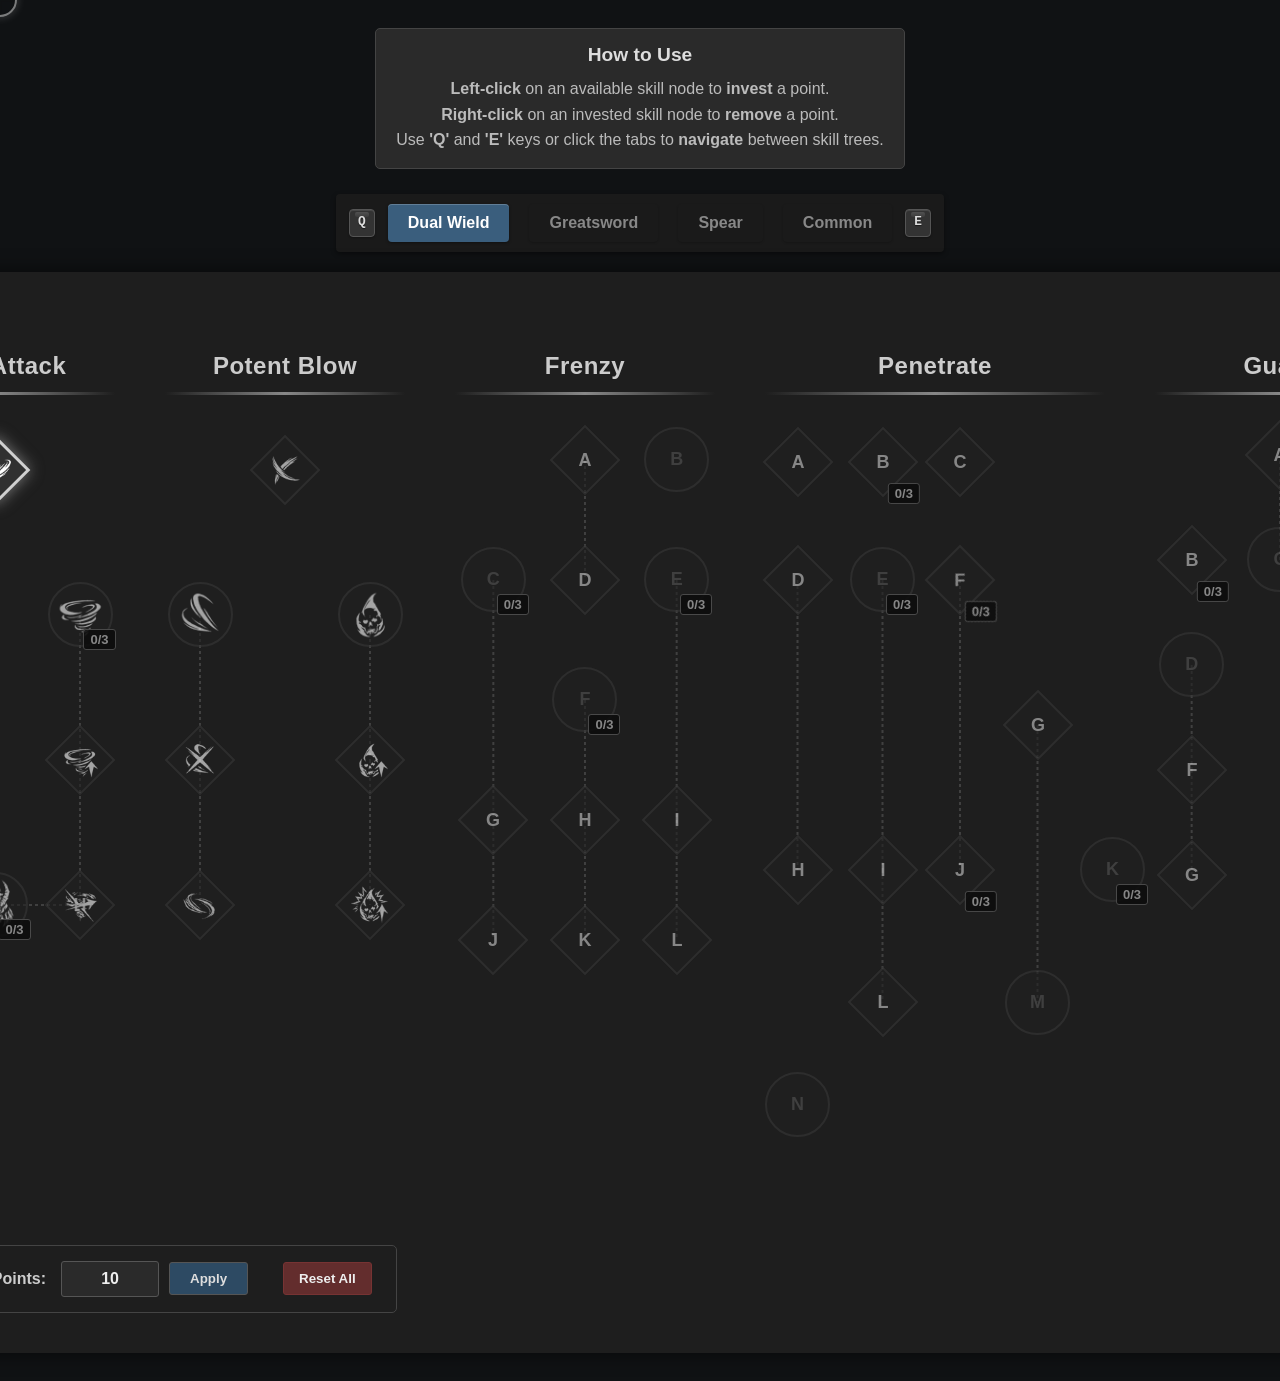
==== commit 8ee1b124: "added more icons" ====
--- a/index.html
+++ b/index.html
@@ -51,7 +51,7 @@
                 id="c1-a"
                 data-max-points="1"
                 data-current-points="0"
-                data-children="c1-b,c1-c"
+                data-children=""
               >
                 <div class="skill-icon" data-icon="blazing-assault"></div>
               </div>
@@ -139,10 +139,8 @@
                 data-max-points="1"
                 data-current-points="0"
                 data-prereq="c1-g"
-                data-children="c2-b,c2-c"
-              >
-                A
-              </div>
+                data-children=""
+              ></div>
               <div
                 class="skill-node node-b locked"
                 id="c2-b"
@@ -150,9 +148,7 @@
                 data-current-points="0"
                 data-prereq="c2-a"
                 data-children="c2-d"
-              >
-                B
-              </div>
+              ></div>
               <div
                 class="skill-node node-c locked"
                 id="c2-c"
@@ -160,9 +156,7 @@
                 data-current-points="0"
                 data-prereq="c2-a"
                 data-children="c2-e"
-              >
-                C
-              </div>
+              ></div>
               <div
                 class="skill-node node-d locked"
                 id="c2-d"
--- a/style.css
+++ b/style.css
@@ -504,11 +504,6 @@
 
 #c1-h::after { content: "H"; }
 
-#c2-a::after { content: "A"; }
-#c2-d::after { content: "D"; }
-#c2-e::after { content: "E"; }
-#c2-f::after { content: "F"; }
-#c2-h::after { content: "H"; }
 
 #c3-a::after { content: "A"; }
 #c3-d::after { content: "D"; }
@@ -594,6 +589,34 @@
 
 .skill-icon[data-icon="howling-blade-resolve"] {
   background-image: url('icons/howling_blade_resolve.webp');
+}
+
+.skill-icon[data-icon="massive-blow"] {
+  background-image: url('icons/massive_blow.webp');
+}
+
+.skill-icon[data-icon="gale"] {
+  background-image: url('icons/gale.webp');
+}
+
+.skill-icon[data-icon="gale-scar"] {
+  background-image: url('icons/gale_scar.webp');
+}
+
+.skill-icon[data-icon="gale-smash"] {
+  background-image: url('icons/gale_smash.webp');
+}
+
+.skill-icon[data-icon="dragon-slayer"] {
+  background-image: url('icons/dragon_slayer.webp');
+}
+
+.skill-icon[data-icon="dragon-slayer-intuition"] {
+  background-image: url('icons/dragon_slayer_intuition.webp');
+}
+
+.skill-icon[data-icon="dragon-slayer-chain"] {
+  background-image: url('icons/dragon_slayer_chain.webp');
 }
 
 
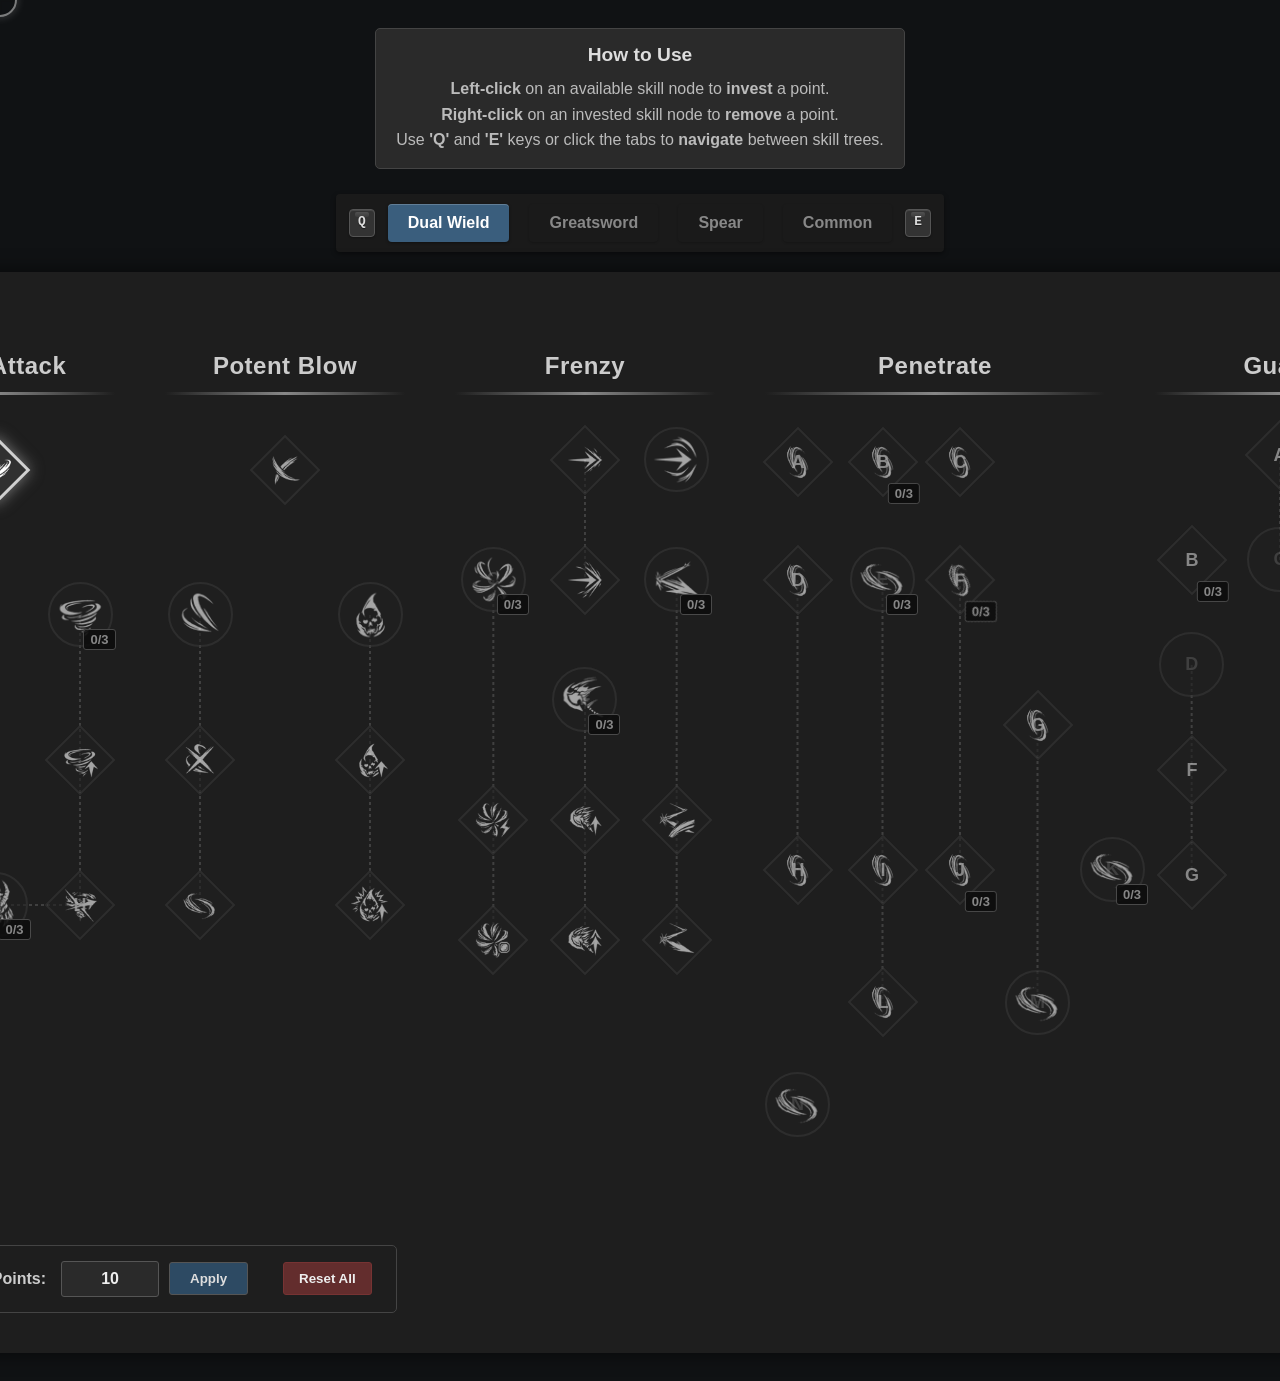
==== commit 40660ee8: "added more icons" ====
--- a/index.html
+++ b/index.html
@@ -204,27 +204,23 @@
             <h2 class="column-title">Frenzy</h2>
             <div class="skill-column" id="column-3">
               <div
-                class="skill-node locked"
+                class="skill-node node-a locked"
                 id="c3-a"
                 data-max-points="1"
                 data-current-points="0"
                 data-prereq="c2-f,c2-h"
                 data-children="c3-d"
-              >
-                A
-              </div>
-              <div
-                class="skill-node locked"
+              ></div>
+              <div
+                class="skill-node node-b locked"
                 id="c3-b"
                 data-max-points="1"
                 data-current-points="0"
                 data-prereq="c2-f,c2-h"
                 data-children=""
-              >
-                B
-              </div>
-              <div
-                class="skill-node locked"
+              ></div>
+              <div
+                class="skill-node node-c locked"
                 id="c3-c"
                 data-max-points="3"
                 data-current-points="0"
@@ -234,7 +230,7 @@
                 C
               </div>
               <div
-                class="skill-node locked"
+                class="skill-node node-d locked"
                 id="c3-d"
                 data-max-points="1"
                 data-current-points="0"
@@ -244,17 +240,15 @@
                 D
               </div>
               <div
-                class="skill-node locked"
+                class="skill-node node-e1 locked"
                 id="c3-e"
                 data-max-points="3"
                 data-current-points="0"
                 data-prereq="c3-b"
                 data-children="c3-i"
-              >
-                E
-              </div>
-              <div
-                class="skill-node locked"
+              ></div>
+              <div
+                class="skill-node node-f1 locked"
                 id="c3-f"
                 data-max-points="3"
                 data-current-points="0"
@@ -264,7 +258,7 @@
                 F
               </div>
               <div
-                class="skill-node locked"
+                class="skill-node node-g1 locked"
                 id="c3-g"
                 data-max-points="1"
                 data-current-points="0"
@@ -274,7 +268,7 @@
                 G
               </div>
               <div
-                class="skill-node locked"
+                class="skill-node node-h1 locked"
                 id="c3-h"
                 data-max-points="1"
                 data-current-points="0"
@@ -284,17 +278,15 @@
                 H
               </div>
               <div
-                class="skill-node locked"
+                class="skill-node node-i1 locked"
                 id="c3-i"
                 data-max-points="1"
                 data-current-points="0"
                 data-prereq="c3-e"
                 data-children="c3-l"
-              >
-                I
-              </div>
-              <div
-                class="skill-node locked"
+              ></div>
+              <div
+                class="skill-node node-j1 locked"
                 id="c3-j"
                 data-max-points="1"
                 data-current-points="0"
@@ -303,7 +295,7 @@
                 J
               </div>
               <div
-                class="skill-node locked"
+                class="skill-node node-k1 locked"
                 id="c3-k"
                 data-max-points="1"
                 data-current-points="0"
@@ -312,14 +304,12 @@
                 K
               </div>
               <div
-                class="skill-node locked"
+                class="skill-node node-l1 locked"
                 id="c3-l"
                 data-max-points="1"
                 data-current-points="0"
                 data-prereq="c3-i"
-              >
-                L
-              </div>
+              ></div>
             </div>
           </div>
 
--- a/style.css
+++ b/style.css
@@ -505,14 +505,8 @@
 #c1-h::after { content: "H"; }
 
 
-#c3-a::after { content: "A"; }
-#c3-d::after { content: "D"; }
-#c3-g::after { content: "G"; }
-#c3-h::after { content: "H"; }
-#c3-i::after { content: "I"; }
-#c3-j::after { content: "J"; }
-#c3-k::after { content: "K"; }
-#c3-l::after { content: "L"; }
+
+
 
 #c4-a::after { content: "A"; }
 #c4-b::after { content: "B"; }
@@ -554,6 +548,18 @@
   transform: rotate(-45deg); /* Counter the 45deg rotation of the rhombus */
 }
 
+.node-g1 .skill-icon,
+.node-h1 .skill-icon,
+.node-j1 .skill-icon,
+.node-i1 .skill-icon,
+.node-k1 .skill-icon,
+.node-l1 .skill-icon
+{
+  transform: rotate(-45deg); /* Counter the 45deg rotation of the rhombus */
+  
+
+}
+
 /* Define icons using data-icon attributes */
 .skill-icon[data-icon="blazing-assault"] {
   background-image: url('icons/blazing-assault.webp');
@@ -618,6 +624,58 @@
 .skill-icon[data-icon="dragon-slayer-chain"] {
   background-image: url('icons/dragon_slayer_chain.webp');
 }
+
+.skill-icon[data-icon="wind-chaser"] {
+  background-image: url('icons/wind_chaser.webp');
+}
+
+.skill-icon[data-icon="wind-chaser-swift"] {
+  background-image: url('icons/wind_chaser_swift.webp');
+}
+
+.skill-icon[data-icon="outrage"] {
+  background-image: url('icons/outrage.webp');
+}
+
+.skill-icon[data-icon="ruthless"] {
+  background-image: url('icons/ruthless.webp');
+}
+
+.skill-icon[data-icon="ruthless-stamina"] {
+  background-image: url('icons/ruthless_stamina.webp');
+}
+
+.skill-icon[data-icon="ruthless-strength"] {
+  background-image: url('icons/ruthless_strength.webp');
+}
+
+
+.skill-icon[data-icon="wind-piercer"] {
+  background-image: url('icons/wind_piercer.webp');
+}
+
+.skill-icon[data-icon="wind-piercer-persistence"] {
+  background-image: url('icons/wind_piercer_persistence.webp');
+}
+
+.skill-icon[data-icon="wind-piercer-mark"] {
+  background-image: url('icons/wind_piercer_mark.webp');
+}
+
+.skill-icon[data-icon="breeze-dash"] {
+  background-image: url('icons/breeze_dash.webp');
+}
+
+.skill-icon[data-icon="breeze-dash-chain"] {
+  background-image: url('icons/breeze_dash_chain.webp');
+}
+
+.skill-icon[data-icon="breeze-dash-triple"] {
+  background-image: url('icons/breeze_dash_triple.webp');
+}
+
+
+
 
 
 
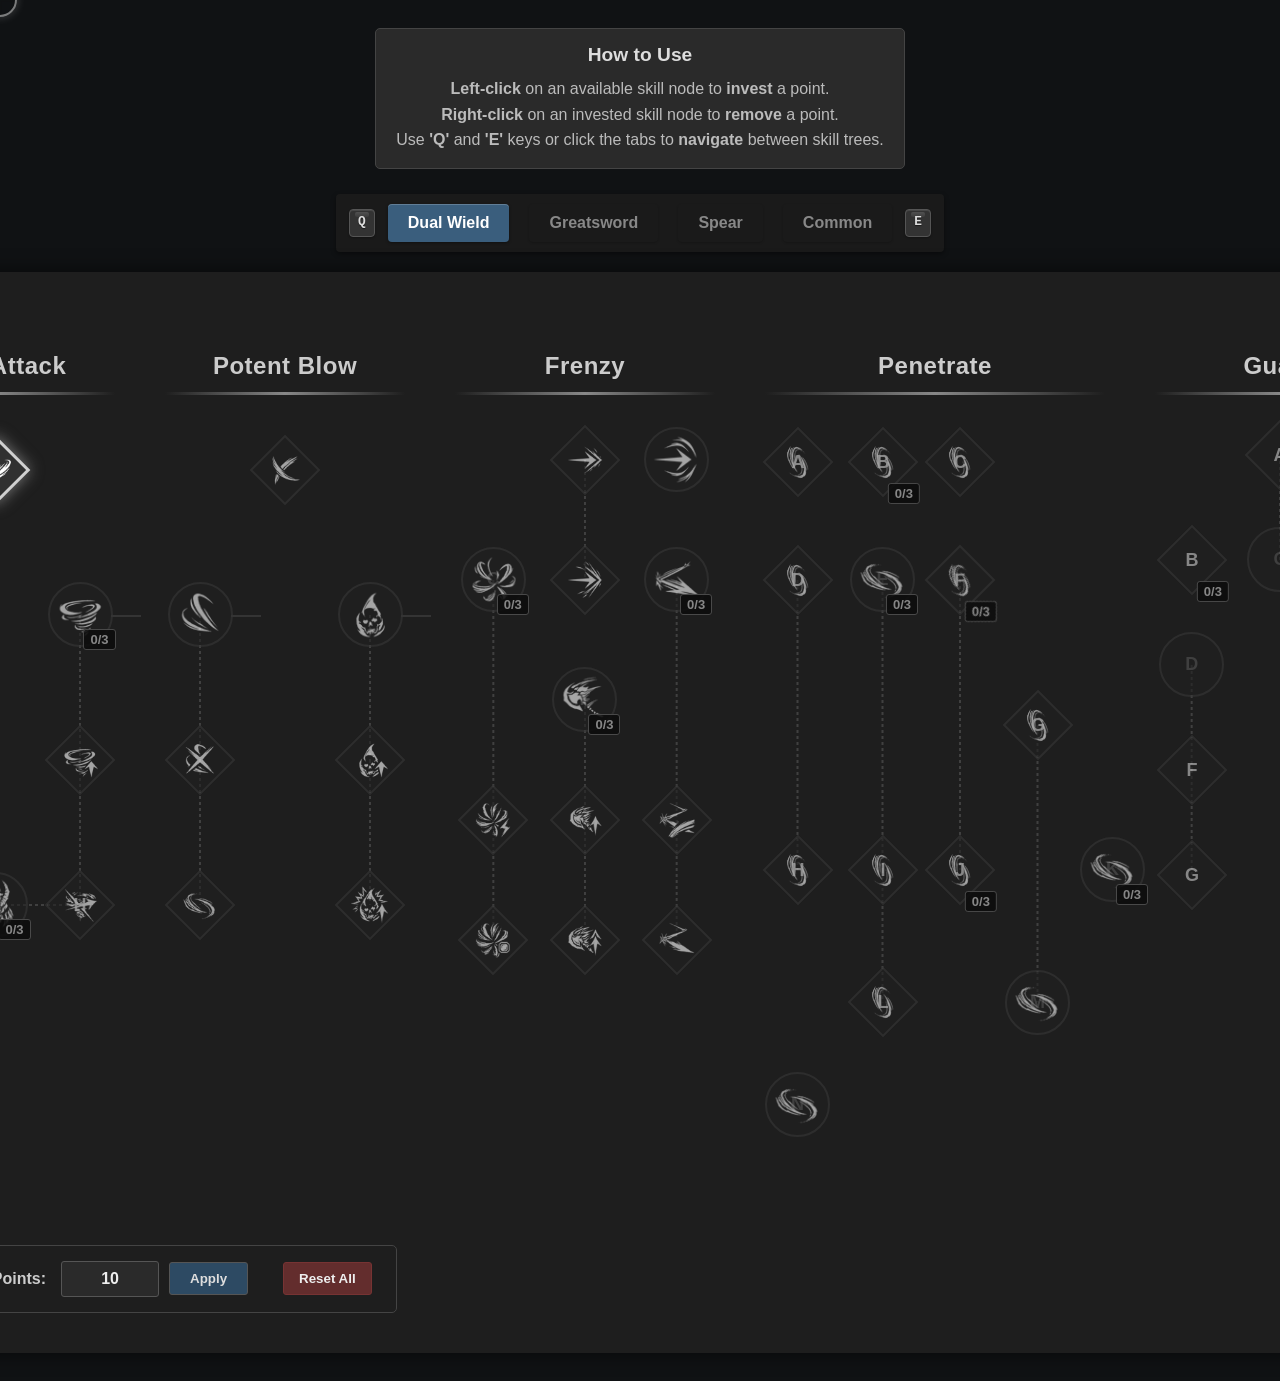
==== commit 819e45a0: "fixed constraints" ====
--- a/index.html
+++ b/index.html
@@ -62,6 +62,7 @@
                 data-current-points="0"
                 data-prereq="c1-a"
                 data-children="c1-d"
+                data-exclusive-with="c1-c"
               >
                 <div class="skill-icon" data-icon="howling-blade"></div>
               </div>
@@ -72,6 +73,7 @@
                 data-current-points="0"
                 data-prereq="c1-a"
                 data-children="c1-e"
+                data-exclusive-with="c1-b"
               >
                 <div class="skill-icon" data-icon="whirlwind"></div>
               </div>
@@ -148,6 +150,7 @@
                 data-current-points="0"
                 data-prereq="c2-a"
                 data-children="c2-d"
+                data-exclusive-with="c2-c"
               ></div>
               <div
                 class="skill-node node-c locked"
@@ -156,6 +159,7 @@
                 data-current-points="0"
                 data-prereq="c2-a"
                 data-children="c2-e"
+                data-exclusive-with="c2-b"
               ></div>
               <div
                 class="skill-node node-d locked"
--- a/style.css
+++ b/style.css
@@ -784,11 +784,39 @@
   border-bottom: none;
 }
 
+.skill-node[data-exclusive-with]::after {
+  content: "";
+  position: absolute;
+  width: 30px;
+  height: 2px;
+  background-color: #444;
+  transform: translate(100%, 0);
+  top: 50%;
+  right: 0;
+  z-index: 0;
+}
+
 /* Fix the X overlay for path-locked rhombus nodes */
 .skill-node.path-locked::before {
-  z-index: 10; /* Ensure it's on top */
-  font-size: 1.8em !important; /* Force size regardless of parent */
-  transform: translate(-50%, -50%) rotate(-45deg); /* Align with the node */
+  content: "✕";
+  position: absolute;
+  top: 50%;
+  left: 50%;
+  transform: translate(-50%, -50%);
+  font-size: 1.8em;
+  color: #771111;
+  opacity: 0.7;
+  z-index: 10;
+  pointer-events: none;
+}
+
+.node-a.path-locked::before,
+.node-d.path-locked::before,
+.node-e.path-locked::before,
+.node-f.path-locked::before,
+.node-g.path-locked::before,
+.node-h.path-locked::before {
+  transform: translate(-50%, -50%) rotate(-45deg); /* Counter-rotate the X to match node rotation */
 }
 
 .nav-key-hint {
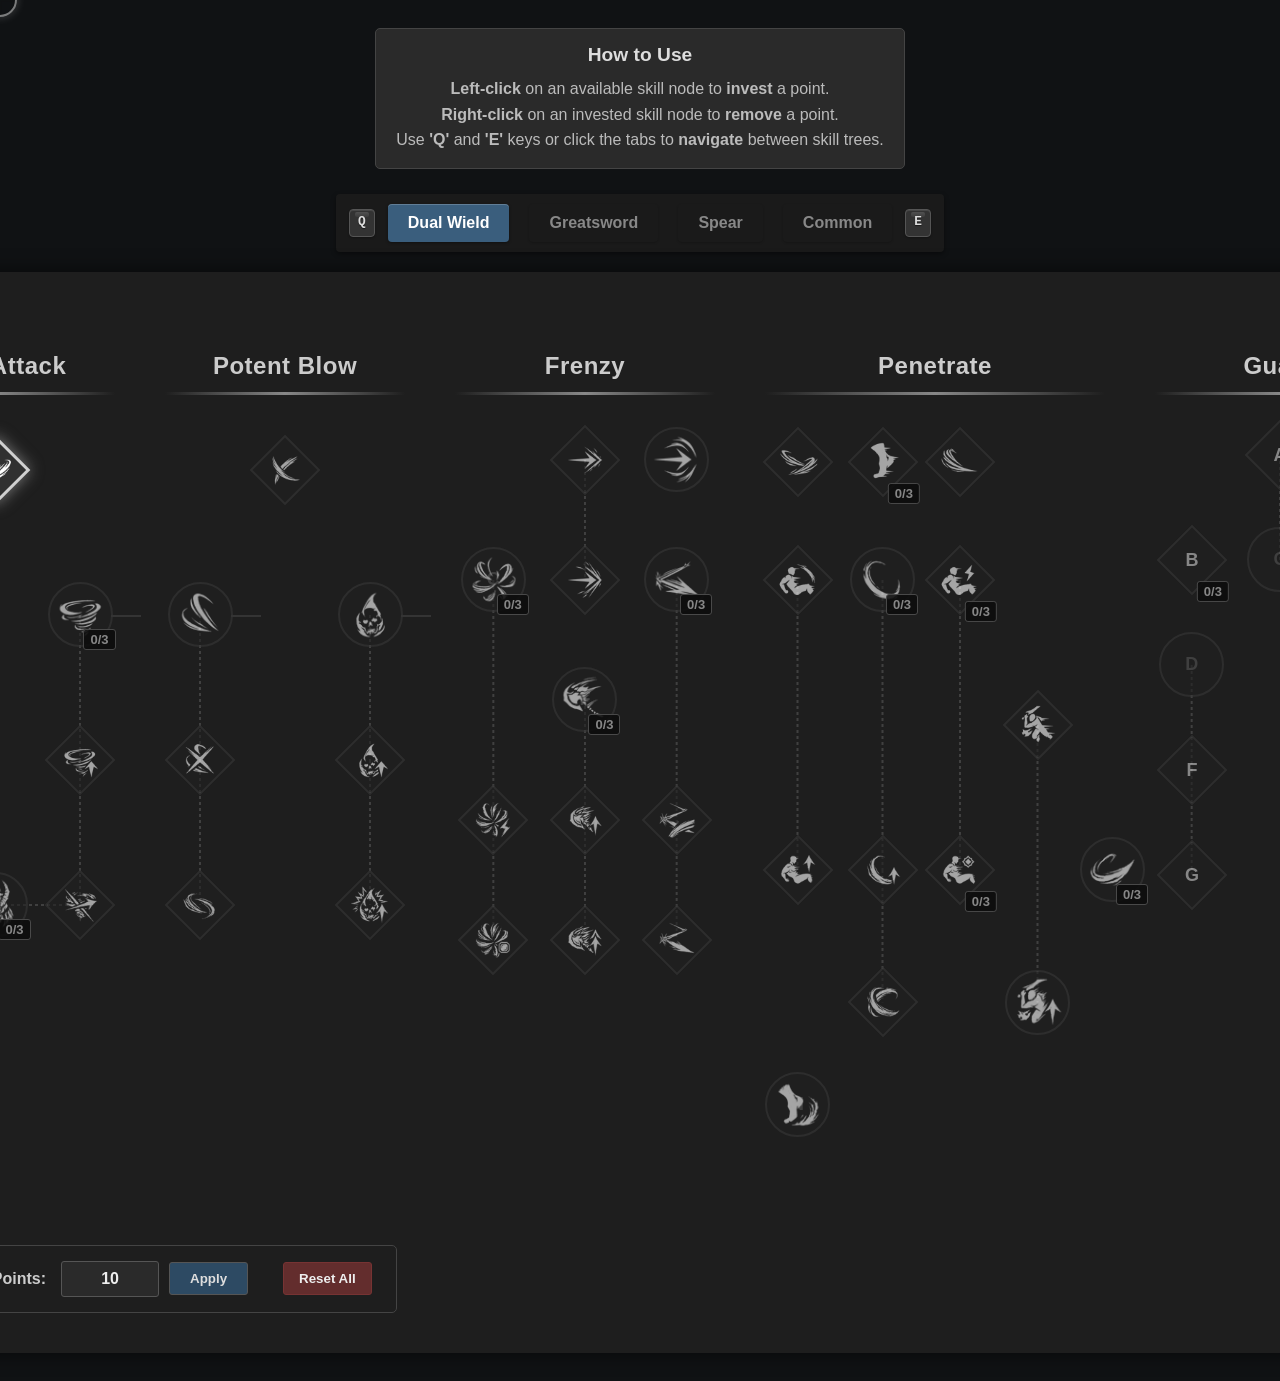
==== commit eb3e24d1: "more icons" ====
--- a/index.html
+++ b/index.html
@@ -321,7 +321,7 @@
             <h2 class="column-title">Penetrate</h2>
             <div class="skill-column" id="column-4">
               <div
-                class="skill-node locked"
+                class="skill-node node-a locked"
                 id="c4-a"
                 data-max-points="1"
                 data-current-points="0"
@@ -331,7 +331,7 @@
                 A
               </div>
               <div
-                class="skill-node locked"
+                class="skill-node node-b4 locked"
                 id="c4-b"
                 data-max-points="3"
                 data-current-points="0"
@@ -341,7 +341,7 @@
                 B
               </div>
               <div
-                class="skill-node locked"
+                class="skill-node node-c4 locked"
                 id="c4-c"
                 data-max-points="1"
                 data-current-points="0"
@@ -351,7 +351,7 @@
                 C
               </div>
               <div
-                class="skill-node locked"
+                class="skill-node node-d locked"
                 id="c4-d"
                 data-max-points="1"
                 data-current-points="0"
@@ -361,17 +361,15 @@
                 D
               </div>
               <div
-                class="skill-node locked"
+                class="skill-node node-e4 locked"
                 id="c4-e"
                 data-max-points="3"
                 data-current-points="0"
                 data-prereq="c4-b,c3-k"
                 data-children="c4-i"
-              >
-                E
-              </div>
-              <div
-                class="skill-node locked"
+              ></div>
+              <div
+                class="skill-node node-f locked"
                 id="c4-f"
                 data-max-points="3"
                 data-current-points="0"
@@ -381,7 +379,7 @@
                 F
               </div>
               <div
-                class="skill-node locked"
+                class="skill-node node-g4 locked"
                 id="c4-g"
                 data-max-points="1"
                 data-current-points="0"
@@ -391,7 +389,7 @@
                 G
               </div>
               <div
-                class="skill-node locked"
+                class="skill-node node-h locked"
                 id="c4-h"
                 data-max-points="1"
                 data-current-points="0"
@@ -401,7 +399,7 @@
                 H
               </div>
               <div
-                class="skill-node locked"
+                class="skill-node node-i4 locked"
                 id="c4-i"
                 data-max-points="1"
                 data-current-points="0"
@@ -411,7 +409,7 @@
                 I
               </div>
               <div
-                class="skill-node locked"
+                class="skill-node node-j4 locked"
                 id="c4-j"
                 data-max-points="3"
                 data-current-points="0"
@@ -421,17 +419,15 @@
                 J
               </div>
               <div
-                class="skill-node locked"
+                class="skill-node node-k locked"
                 id="c4-k"
                 data-max-points="3"
                 data-current-points="0"
                 data-prereq="c4-j"
                 data-children=""
-              >
-                K
-              </div>
-              <div
-                class="skill-node locked"
+              ></div>
+              <div
+                class="skill-node node-l4 locked"
                 id="c4-l"
                 data-max-points="1"
                 data-current-points="0"
@@ -441,7 +437,7 @@
                 L
               </div>
               <div
-                class="skill-node locked"
+                class="skill-node node-m locked"
                 id="c4-m"
                 data-max-points="1"
                 data-current-points="0"
@@ -451,7 +447,7 @@
                 M
               </div>
               <div
-                class="skill-node locked"
+                class="skill-node node-n locked"
                 id="c4-n"
                 data-max-points="1"
                 data-current-points="0"
--- a/style.css
+++ b/style.css
@@ -502,22 +502,15 @@
 /* Set the text content for each node */
 
 
-#c1-h::after { content: "H"; }
-
-
-
-
-
-#c4-a::after { content: "A"; }
-#c4-b::after { content: "B"; }
-#c4-c::after { content: "C"; }
-#c4-d::after { content: "D"; }
-#c4-f::after { content: "F"; }
-#c4-h::after { content: "H"; }
-#c4-i::after { content: "I"; }
-#c4-j::after { content: "J"; }
-#c4-l::after { content: "L"; }
-#c4-g::after { content: "G"; }
+
+
+
+
+
+
+
+
+
 
 #c5-a::after { content: "A"; }
 #c5-b::after { content: "B"; }
@@ -556,8 +549,16 @@
 .node-l1 .skill-icon
 {
   transform: rotate(-45deg); /* Counter the 45deg rotation of the rhombus */
-  
-
+
+}
+
+.node-b4 .skill-icon,
+.node-c4 .skill-icon,
+.node-i4 .skill-icon,
+.node-l4 .skill-icon,
+.node-j4 .skill-icon,
+.node-g4 .skill-icon{
+  transform: rotate(-45deg); /* Counter the 45deg rotation of the rhombus */
 }
 
 /* Define icons using data-icon attributes */
@@ -673,6 +674,66 @@
 .skill-icon[data-icon="breeze-dash-triple"] {
   background-image: url('icons/breeze_dash_triple.webp');
 }
+
+.skill-icon[data-icon="nimble-blitz"] {
+  background-image: url('icons/nimble_blitz.webp');
+}
+
+.skill-icon[data-icon="fleet-footed"] {
+  background-image: url('icons/fleet_footed.webp');
+}
+
+.skill-icon[data-icon="aggressive-action"] {
+  background-image: url('icons/aggressive_action.webp');
+}
+
+.skill-icon[data-icon="deftness"] {
+  background-image: url('icons/deftness.webp');
+}
+
+.skill-icon[data-icon="deftness-lightfoot"] {
+  background-image: url('icons/deftness_lightfoot.webp');
+}
+
+.skill-icon[data-icon="gust"] {
+  background-image: url('icons/gust.webp');
+}
+
+.skill-icon[data-icon="gust-strength"] {
+  background-image: url('icons/gust_strength.webp');
+}
+
+.skill-icon[data-icon="gust-stream"] {
+  background-image: url('icons/gust_stream.webp');
+}
+
+.skill-icon[data-icon="cold-blood-stamina"] {
+  background-image: url('icons/cold_blood_stamina.webp');
+}
+
+.skill-icon[data-icon="cold-blood-spirit"] {
+  background-image: url('icons/cold_blood_spirit.webp');
+}
+
+.skill-icon[data-icon="disciplined-action"] {
+  background-image: url('icons/disciplined_action.webp');
+}
+
+.skill-icon[data-icon="disciplined-action-agility"] {
+  background-image: url('icons/disciplined_action_agility.webp');
+}
+
+.skill-icon[data-icon="zephyr"] {
+  background-image: url('icons/zephyr.webp');
+}
+
+.skill-icon[data-icon="wind-slash-step"] {
+  background-image: url('icons/wind_slash_step.webp');
+}
+
+
+
+
 
 
 
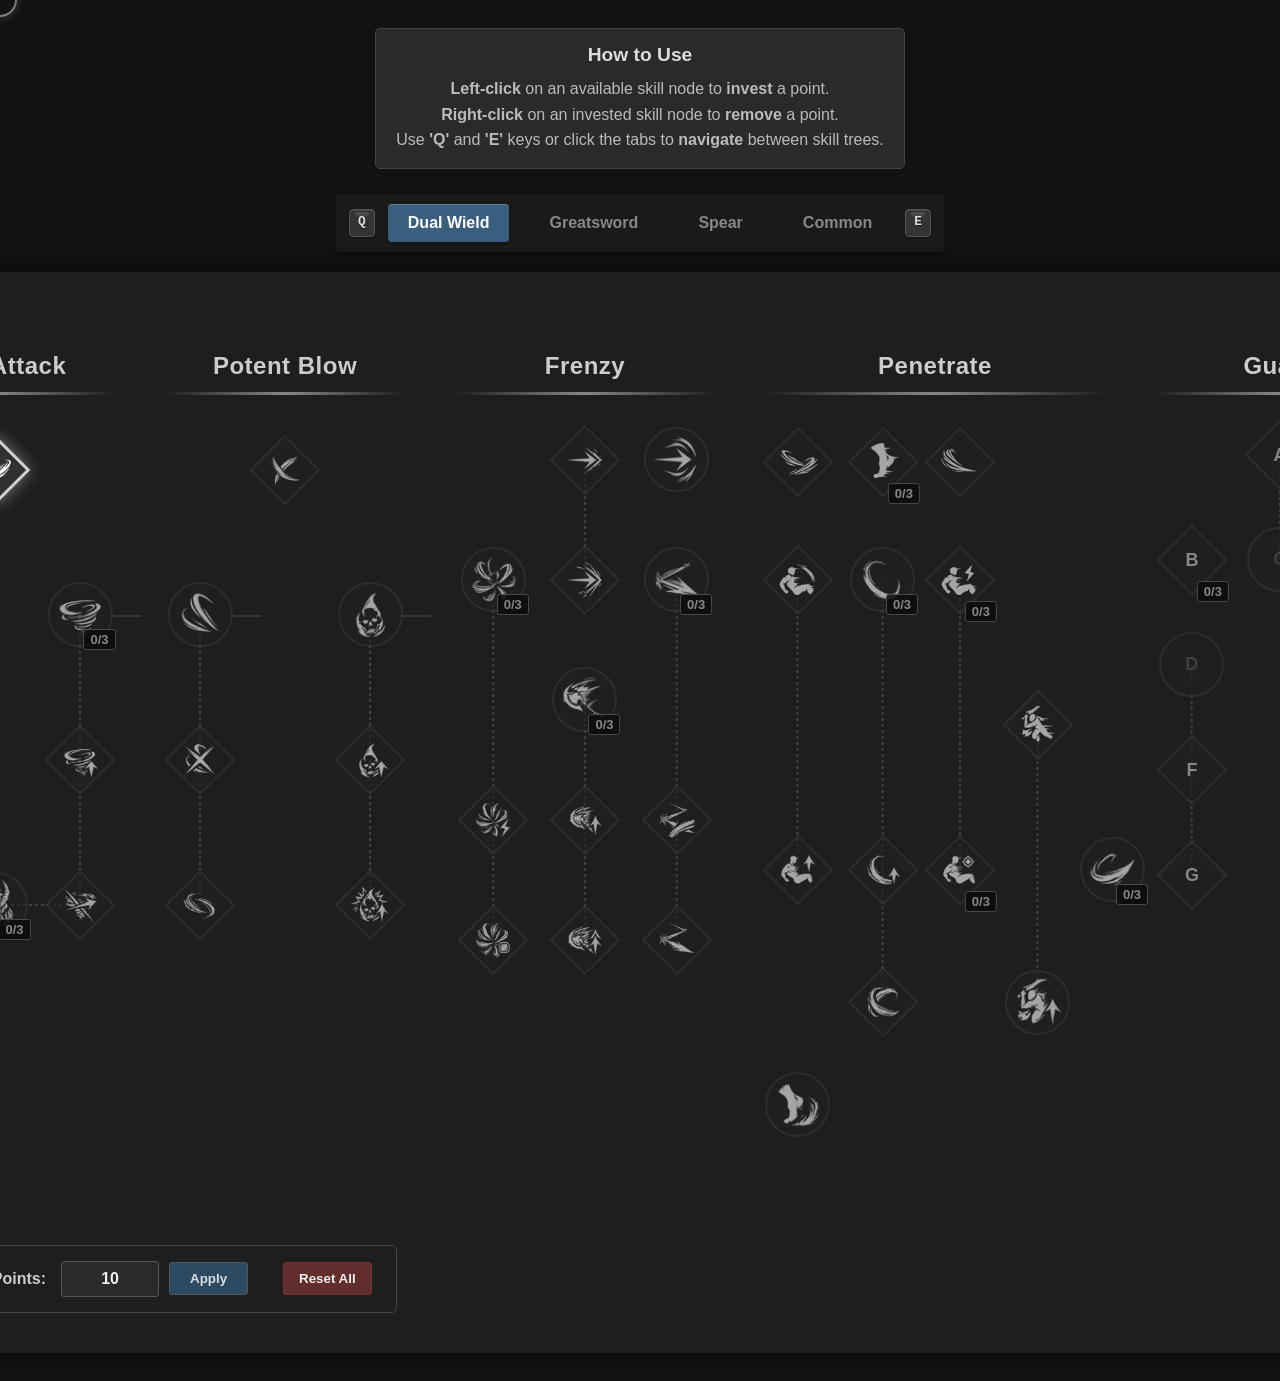
==== commit 92aa1144: "chanes" ====
--- a/index.html
+++ b/index.html
@@ -443,9 +443,7 @@
                 data-current-points="0"
                 data-prereq="c4-i,c4-k"
                 data-children=""
-              >
-                M
-              </div>
+              ></div>
               <div
                 class="skill-node node-n locked"
                 id="c4-n"
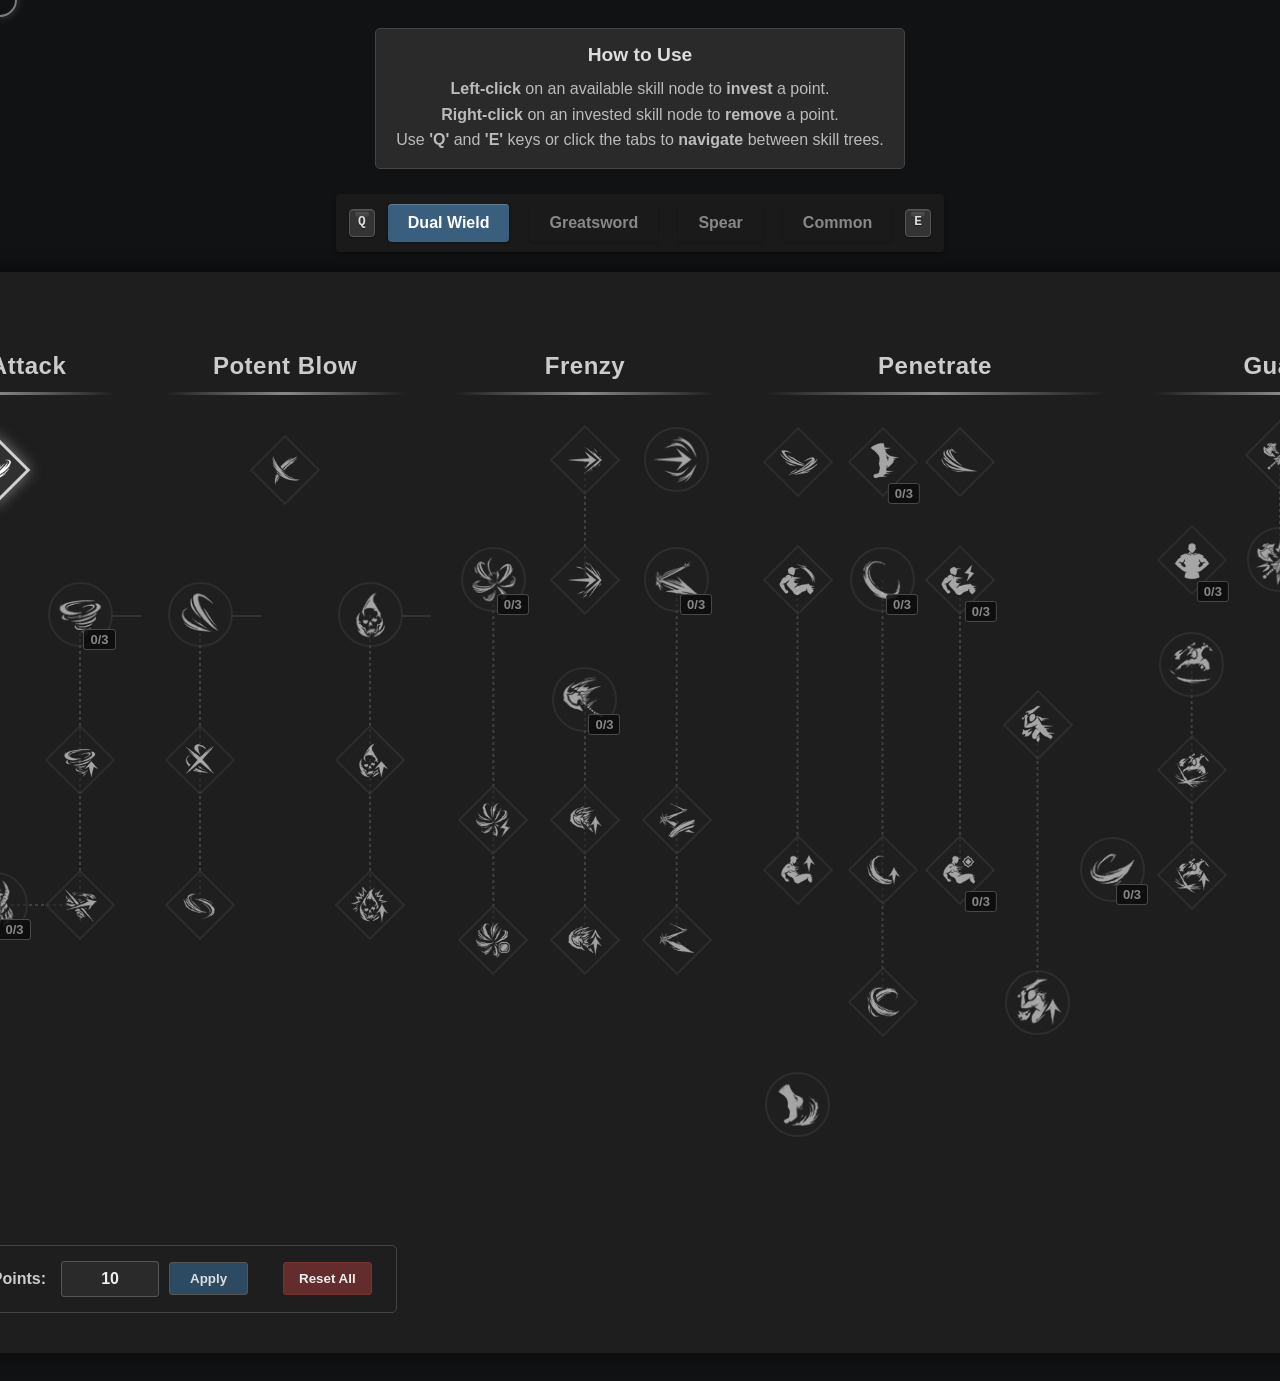
==== commit 852710b7: "finished dual wield skill tree" ====
--- a/index.html
+++ b/index.html
@@ -328,7 +328,7 @@
                 data-prereq="c3-k"
                 data-children=""
               >
-                A
+                <div class="skill-icon" data-icon="nimble-blitz"></div>
               </div>
               <div
                 class="skill-node node-b4 locked"
@@ -460,17 +460,15 @@
             <h2 class="column-title">Guard</h2>
             <div class="skill-column" id="column-5">
               <div
-                class="skill-node locked"
+                class="skill-node node-a locked"
                 id="c5-a"
                 data-max-points="1"
                 data-current-points="0"
                 data-prereq="c4-m"
                 data-children="c5-c"
-              >
-                A
-              </div>
-              <div
-                class="skill-node locked"
+              ></div>
+              <div
+                class="skill-node node-b5 locked"
                 id="c5-b"
                 data-max-points="3"
                 data-current-points="0"
@@ -480,47 +478,39 @@
                 B
               </div>
               <div
-                class="skill-node locked"
+                class="skill-node node-c locked"
                 id="c5-c"
                 data-max-points="1"
                 data-current-points="0"
                 data-prereq="c5-a"
                 data-children=""
-              >
-                C
-              </div>
-              <div
-                class="skill-node locked"
+              ></div>
+              <div
+                class="skill-node node-d5 locked"
                 id="c5-d"
                 data-max-points="1"
                 data-current-points="0"
                 data-prereq="c5-b"
                 data-children="c5-f"
-              >
-                D
-              </div>
-              <div
-                class="skill-node locked"
+              ></div>
+              <div
+                class="skill-node node-e5 locked"
                 id="c5-e"
                 data-max-points="3"
                 data-current-points="0"
                 data-prereq="c5-c"
                 data-children="c5-h"
-              >
-                E
-              </div>
-              <div
-                class="skill-node locked"
+              ></div>
+              <div
+                class="skill-node node-f locked"
                 id="c5-f"
                 data-max-points="1"
                 data-current-points="0"
                 data-prereq="c5-d,c5-e"
                 data-children="c5-g"
-              >
-                F
-              </div>
-              <div
-                class="skill-node locked"
+              ></div>
+              <div
+                class="skill-node node-g5 locked"
                 id="c5-g"
                 data-max-points="1"
                 data-current-points="0"
@@ -530,25 +520,21 @@
                 G
               </div>
               <div
-                class="skill-node locked"
+                class="skill-node node-h locked"
                 id="c5-h"
                 data-max-points="1"
                 data-current-points="0"
                 data-prereq="c5-f"
                 data-children="c5-i"
-              >
-                H
-              </div>
-              <div
-                class="skill-node locked"
+              ></div>
+              <div
+                class="skill-node node-i5 locked"
                 id="c5-i"
                 data-max-points="1"
                 data-current-points="0"
                 data-prereq="c5-g,c5-h"
                 data-children=""
-              >
-                I
-              </div>
+              ></div>
             </div>
           </div>
         </div>
--- a/style.css
+++ b/style.css
@@ -510,15 +510,6 @@
 
 
 
-
-
-#c5-a::after { content: "A"; }
-#c5-b::after { content: "B"; }
-#c5-f::after { content: "F"; }
-#c5-g::after { content: "G"; }
-#c5-h::after { content: "H"; }
-#c5-i::after { content: "I"; }
-
 .skill-icon {
   background-size: contain;
   background-position: center;
@@ -561,6 +552,12 @@
   transform: rotate(-45deg); /* Counter the 45deg rotation of the rhombus */
 }
 
+.node-b5 .skill-icon,
+.node-g5 .skill-icon,
+.node-i5 .skill-icon{
+  transform: rotate(-45deg); /* Counter the 45deg rotation of the rhombus */
+}
+
 /* Define icons using data-icon attributes */
 .skill-icon[data-icon="blazing-assault"] {
   background-image: url('icons/blazing-assault.webp');
@@ -731,14 +728,41 @@
   background-image: url('icons/wind_slash_step.webp');
 }
 
-
-
-
-
-
-
-
-
+.skill-icon[data-icon="blowback"] {
+  background-image: url('icons/blowback.webp');
+}
+
+.skill-icon[data-icon="blowback-vengeance"] {
+  background-image: url('icons/blowback_vengeance.webp');
+}
+
+.skill-icon[data-icon="ironclad"] {
+  background-image: url('icons/ironclad.webp');
+}
+
+.skill-icon[data-icon="reversal"] {
+  background-image: url('icons/reversal.webp');
+}
+
+.skill-icon[data-icon="reversal-assault"] {
+  background-image: url('icons/reversal_assault.webp');
+}
+
+.skill-icon[data-icon="reversal-flow"] {
+  background-image: url('icons/reversal_flow.webp');
+}
+
+.skill-icon[data-icon="flash-cutter"] {
+  background-image: url('icons/flash_cutter.webp');
+}
+
+.skill-icon[data-icon="flash-cutter-counter"] {
+  background-image: url('icons/flash_cutter_counter.webp');
+}
+
+.skill-icon[data-icon="flash-cutter-decollation"] {
+  background-image: url('icons/flash_cutter_decollation.webp');
+}
 
 
 /* Skill Tooltip Styling */
